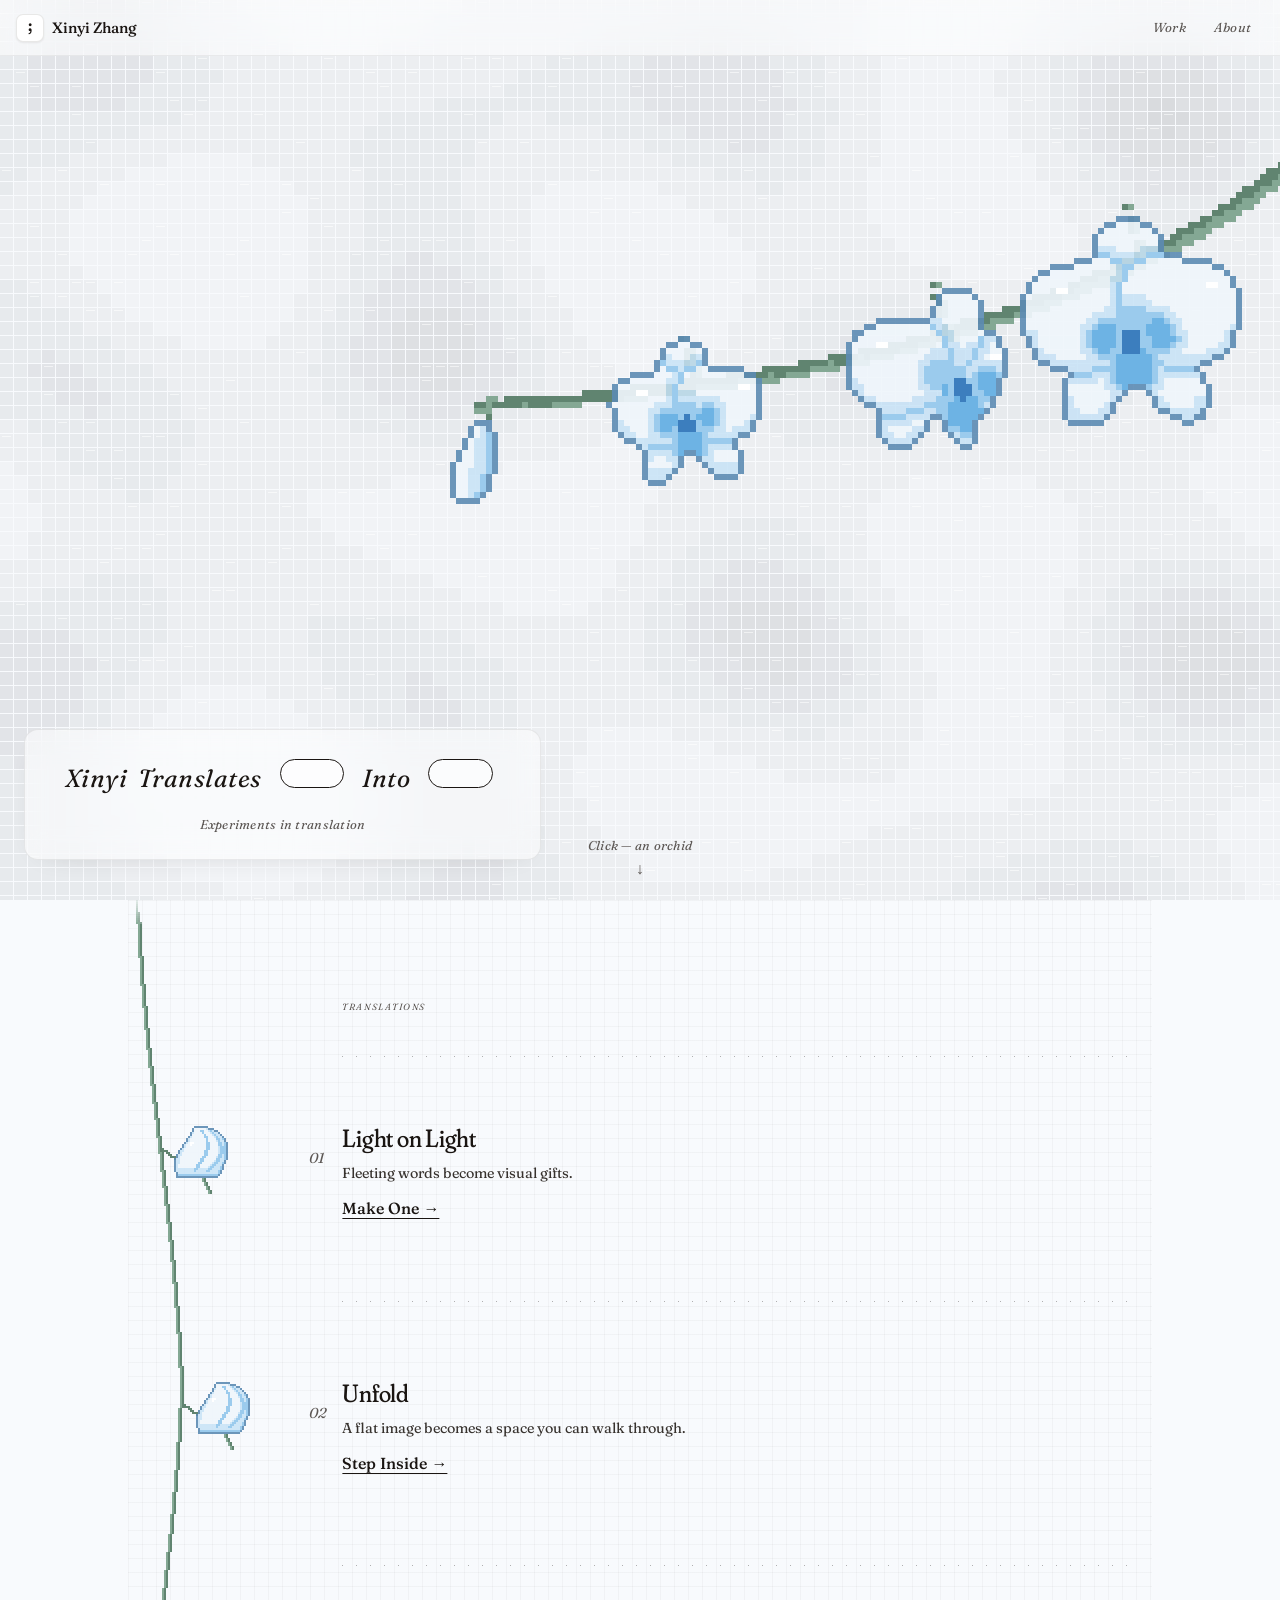
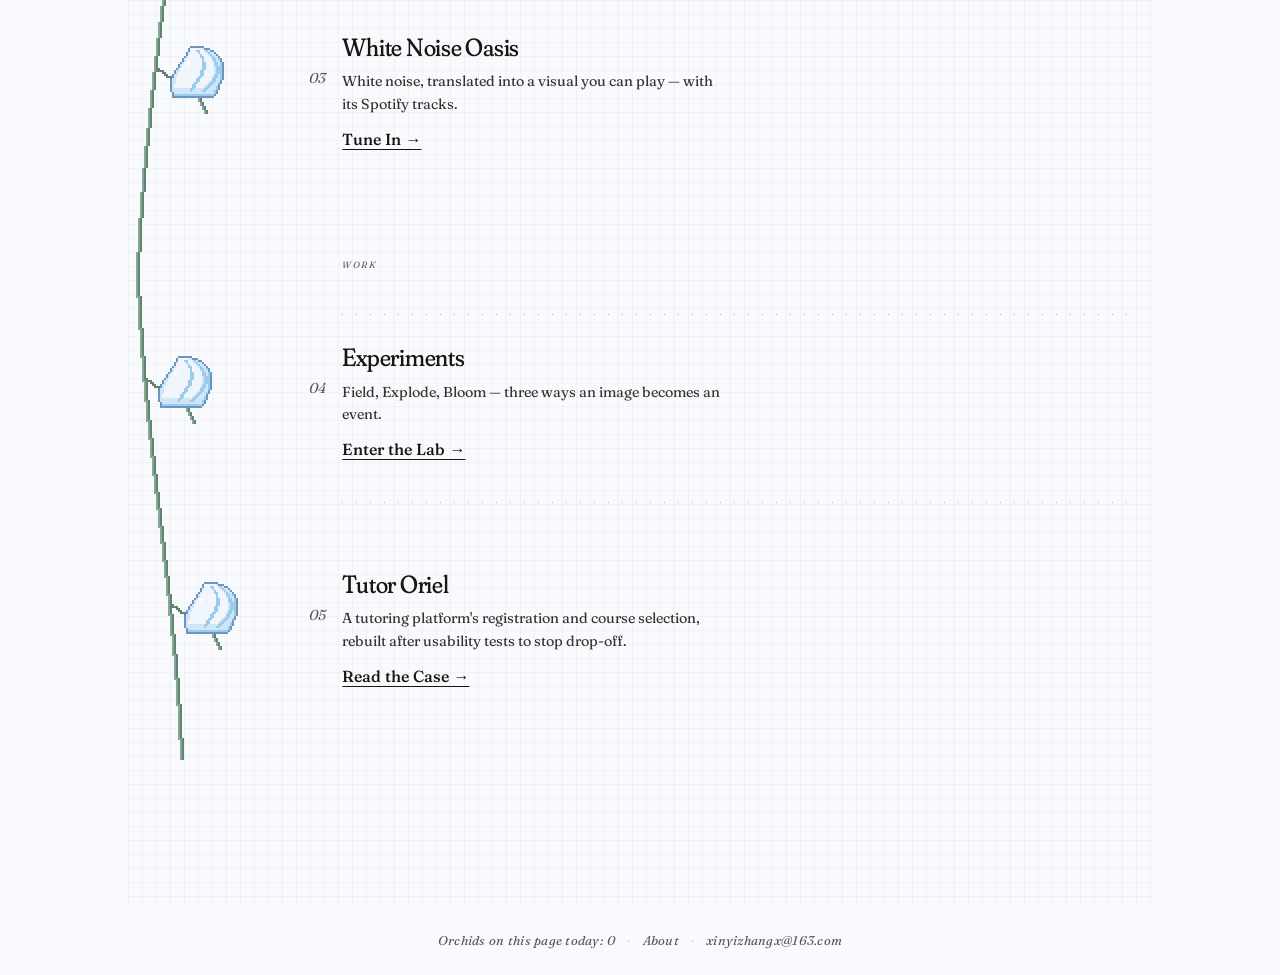
==== index.html @ 9901a478 "White Noise Oasis as work 03 (rings miniature), stem with five buds; branch root deeper in the wall;" ====
<!doctype html>
<html lang="en">
<head>
<meta charset="utf-8">
<meta name="viewport" content="width=device-width, initial-scale=1, viewport-fit=cover">
<title>Xinyi Zhang</title>
<link rel="icon" href="data:image/svg+xml,<svg xmlns='http://www.w3.org/2000/svg' viewBox='0 0 64 64'><rect x='1.5' y='1.5' width='61' height='61' rx='14' fill='%23ffffff' stroke='%23dcdad6' stroke-width='2'/><text x='32' y='46' text-anchor='middle' font-family='Fraunces,Georgia,serif' font-size='44' font-weight='600' fill='%23241f1c'>;</text></svg>">
<link rel="apple-touch-icon" href="assets/apple-touch-icon.png">
<meta name="description" content="Xinyi — experiments in translation: Light on Light, Unfold, White Noise Oasis, the Experiments lab (Field, Explode, Bloom) and Tutor Oriel.">
<meta property="og:title" content="Xinyi Zhang">
<meta property="og:description" content="experiments in translation — an AI-native product manager &amp; designer">
<meta property="og:image" content="https://whereisxinyi.github.io/assets/og.png">
<meta property="og:type" content="website">
<meta property="og:url" content="https://whereisxinyi.github.io/">
<meta name="twitter:card" content="summary_large_image">
<meta name="twitter:image" content="https://whereisxinyi.github.io/assets/og.png">
<link rel="preconnect" href="https://fonts.googleapis.com">
<link rel="preconnect" href="https://fonts.gstatic.com" crossorigin>
<link href="https://fonts.googleapis.com/css2?family=Fraunces:ital,opsz,wght,SOFT,WONK@0,9..144,300..600,0..100,0..1;1,9..144,300..600,0..100,0..1&display=swap" rel="stylesheet">
<link rel="stylesheet" href="tokens.css?v=20260903d">
<link rel="stylesheet" href="styles.css?v=20260903d">
</head>
<body>

<header class="topbar">
  <a class="topbar__brand" href="index.html" aria-label="Xinyi Zhang — home">
    <span class="topbar__tile" aria-hidden="true">;</span>
    <span class="topbar__name">Xinyi Zhang</span>
  </a>
  <nav class="topbar__nav" aria-label="Site">
    <a class="topbar__link" href="#index">Work</a>
    <a class="topbar__link" href="about.html">About</a>
  </nav>
</header>

<main>

  <!-- ============ the paper (hero) ============ -->
  <section class="paper" id="paper" aria-label="Pixel glass. Click or tap anywhere to stamp an orchid.">
    <canvas class="paper__field" id="paperField" aria-hidden="true"></canvas>
    <canvas class="paper__stamps" id="paperStamps" aria-hidden="true"></canvas>

    <div class="paper__mid bloom" style="--i:0">
      <h1 class="line">Xinyi Translates <button class="pill" type="button" aria-label="a blank — go to the work"></button> Into <button class="pill" type="button" aria-label="a blank — go to the work"></button></h1>
      <p class="sub">Experiments in translation</p>
    </div>

    <div class="paper__hint bloom" style="--i:1">
      <span id="paperHint">Tap — an orchid</span>
      <a class="down" href="#index" aria-label="Go to the index of works">↓</a>
    </div>
  </section>

  <!-- ============ the index ============ -->
  <section class="index" id="index">
    <canvas class="stem" id="stemCanvas" aria-hidden="true"></canvas>

    <div class="group">
      <p class="group__label">Translations</p>

      <!-- 01 · Light on Light -->
      <article class="row" id="work-light">
        <div class="row__card">
          <div class="card">
            <div class="card__film" id="filmWrap">
              <video class="card__video" id="film" muted loop playsinline preload="none"
                     poster="assets/light-on-light-poster.jpg"
                     aria-label="Light on Light — demo film, 36 seconds">
                <source src="assets/light-on-light-film.mp4" type="video/mp4">
              </video>
              <button class="play" id="filmPlay" type="button" aria-label="Play the film">
                <span class="play__tri" aria-hidden="true"><i class="play__px play__px--a"></i><i class="play__px play__px--b"></i><i class="play__px play__px--c"></i></span>
              </button>
            </div>
          </div>
        </div>
        <div class="row__meta">
          <p class="row__num" aria-hidden="true">01</p>
          <h2 class="row__title"><span class="flip"><span class="flip__face flip__face--rest">Light on Light</span><span class="flip__face flip__face--act" aria-hidden="true">Fleeting words → visual gifts</span></span></h2>
          <p class="row__tag">Fleeting words become visual gifts.</p>
          <p class="row__ctas"><a class="row__cta" href="https://light-on-light.vercel.app/" target="_blank" rel="noopener">Make One&nbsp;→</a></p>
        </div>
      </article>

      <!-- 02 · Unfold -->
      <article class="row" id="work-unfold">
        <div class="row__card">
          <div class="card">
            <canvas class="mini" id="miniUnfold" width="320" height="200" aria-hidden="true"></canvas>
          </div>
        </div>
        <div class="row__meta">
          <p class="row__num" aria-hidden="true">02</p>
          <h2 class="row__title"><span class="flip"><span class="flip__face flip__face--rest">Unfold</span><span class="flip__face flip__face--act" aria-hidden="true">Flat image → a room</span></span></h2>
          <p class="row__tag">A flat image becomes a space you can walk through.</p>
          <p class="row__ctas"><a class="row__cta" href="https://whereisxinyi.github.io/resonance-exhibition/" target="_blank" rel="noopener">Step Inside&nbsp;→</a></p>
        </div>
      </article>

      <!-- 03 · White Noise Oasis -->
      <article class="row" id="work-oasis">
        <div class="row__card">
          <div class="card">
            <canvas class="mini mini--oasis" id="miniOasis" width="320" height="200" aria-hidden="true"></canvas>
          </div>
        </div>
        <div class="row__meta">
          <p class="row__num" aria-hidden="true">03</p>
          <h2 class="row__title"><span class="flip"><span class="flip__face flip__face--rest">White Noise Oasis</span><span class="flip__face flip__face--act" aria-hidden="true">Sound → rings</span></span></h2>
          <p class="row__tag">White noise, translated into a visual you can play — with its Spotify tracks.</p>
          <p class="row__ctas"><a class="row__cta" href="https://xinyizhangx.github.io/Links/" target="_blank" rel="noopener">Tune In&nbsp;→</a></p>
        </div>
      </article>
    </div>

    <div class="group">
      <p class="group__label">Work</p>

      <!-- 04 · Experiments — three small machines on one card -->
      <article class="row" id="work-experiments">
        <div class="row__card">
          <div class="card">
            <div class="tri">
              <canvas class="mini mini--dark tri__tile" id="miniField" width="192" height="120" aria-hidden="true"></canvas>
              <canvas class="mini tri__tile" id="miniExplode" width="192" height="120" aria-hidden="true"></canvas>
              <canvas class="mini tri__tile" id="miniBloom" width="192" height="120" aria-hidden="true"></canvas>
            </div>
          </div>
        </div>
        <div class="row__meta">
          <p class="row__num" aria-hidden="true">04</p>
          <h2 class="row__title"><span class="flip"><span class="flip__face flip__face--rest">Experiments</span><span class="flip__face flip__face--act" aria-hidden="true">Three small machines</span></span></h2>
          <p class="row__tag">Field, Explode, Bloom — three ways an image becomes an event.</p>
          <p class="row__ctas"><a class="row__cta" href="lab/">Enter the Lab&nbsp;→</a></p>
        </div>
      </article>

      <!-- 05 · Tutor Oriel -->
      <article class="row" id="work-oriel">
        <div class="row__card">
          <div class="card">
            <canvas class="mini mosaic" id="orielCover" aria-hidden="true"></canvas>
          </div>
        </div>
        <div class="row__meta">
          <p class="row__num" aria-hidden="true">05</p>
          <h2 class="row__title"><span class="flip"><span class="flip__face flip__face--rest">Tutor Oriel</span><span class="flip__face flip__face--act" aria-hidden="true">Sign-up → students who stay</span></span></h2>
          <p class="row__tag">A tutoring platform's registration and course selection, rebuilt after usability tests to stop drop-off.</p>
          <p class="row__ctas"><a class="row__cta" href="work/tutor-oriel/">Read the Case&nbsp;→</a></p>
        </div>
      </article>
    </div>

  </section>
</main>

<footer class="strip">
  <span>Orchids on this page today: <span id="tally">0</span></span>
  <span class="strip__dot" aria-hidden="true">·</span>
  <a class="strip__link" href="about.html">About</a>
  <span class="strip__dot" aria-hidden="true">·</span>
  <a class="strip__link" href="mailto:xinyizhangx@163.com">xinyizhangx@163.com</a>
</footer>

<script src="orchid-sprites.js?v=20260903d"></script>
<script src="main.js?v=20260903d"></script>
</body>
</html>
---- tokens.css ----
/* paper / ink · one typeface: Fraunces (ital, opsz 9..144, wght 300..600, SOFT, WONK).
   Three roles, one family: display (SOFT 100 / WONK 1), body (opsz 14 / SOFT 30),
   label (italic, opsz 12 / SOFT 0) — the old --font-body / --font-mono token names
   are kept so nothing downstream breaks. */
:root {
  --color-paper:      oklch(99.3% 0.005 95);
  --color-paper-2:    oklch(95.8% 0.005 95);
  --color-rule:       oklch(86% 0.006 95);
  --color-muted:      oklch(46% 0.008 60);
  --color-ink-2:      oklch(32% 0.010 60);
  --color-ink:        oklch(20% 0.010 60);
  --color-accent:     oklch(50% 0.17 27);
  --color-accent-ink: oklch(99.3% 0.005 95);
  --color-focus:      oklch(48% 0.21 27);

  --font-display: "Fraunces", "Songti SC", "Noto Serif SC", "STSong", Georgia, serif;
  /* display type: Fraunces with its wonky axes open — light weight, soft
     terminals, swash forms (ampersand, ct ligature). One rule, everywhere. */
  --wght-display: 420;
  --vf-display: "opsz" 144, "SOFT" 100, "WONK" 1;
  --ff-display: "dlig" 1, "ss01" 1, "calt" 1;
  --track-display: -0.01em;
  /* body and label are the same family — only the axes change */
  --font-body: "Fraunces", "Songti SC", "Noto Serif SC", "STSong", Georgia, serif;
  --font-mono: "Fraunces", "Songti SC", "Noto Serif SC", "STSong", Georgia, serif;
  --vf-body:  "opsz" 14, "SOFT" 30, "WONK" 0;
  --vf-label: "opsz" 12, "SOFT" 0, "WONK" 0;
  --track-label: 0.02em;

  --text-xs:   0.8rem;
  --text-sm:   0.9rem;
  --text-base: 1rem;
  --text-lg:   1.5625rem;

  --space-2xs: 0.25rem;
  --space-xs:  0.5rem;
  --space-sm:  0.75rem;
  --space-md:  1rem;
  --space-lg:  1.5rem;
  --space-xl:  2.5rem;
  --space-2xl: 4rem;
  --space-3xl: 6rem;

  --ease-out:    cubic-bezier(0.16, 1, 0.3, 1);
  --ease-in-out: cubic-bezier(0.65, 0, 0.35, 1);
  --dur-micro: 120ms;
  --dur-short: 220ms;
  --dur-long:  420ms;

  --disc: clamp(190px, 23vmin, 232px);

  --rule-hair: 1px solid var(--color-rule);
  --radius-sm: 2px;
  --z-raised: 10;
}

/* the display rule — apply with `.u-display` or copy the five lines */
.u-display {
  font-family: var(--font-display);
  font-weight: var(--wght-display);
  font-variation-settings: var(--vf-display);
  font-feature-settings: var(--ff-display);
  letter-spacing: var(--track-display);
}

/* body text — Fraunces at reading size */
.u-body {
  font-family: var(--font-body);
  font-weight: 400;
  font-variation-settings: var(--vf-body);
  font-feature-settings: normal;
  line-height: 1.55;
}

/* the label voice — what used to be mono: small italic Fraunces */
.u-label {
  font-family: var(--font-mono);
  font-style: italic;
  font-weight: 400;
  font-variation-settings: var(--vf-label);
  font-feature-settings: normal;
  letter-spacing: var(--track-label);
}
.u-label--caps { font-variant-caps: all-small-caps; }
.u-label--nums { font-variant-numeric: tabular-nums; }
---- styles.css ----
/* hero v3 · pixel glass: cool near-white ground, one translucent material */
:root {
  --hero-ground: oklch(98.5% 0.004 240);
  --hero-tint:   oklch(60% 0.03 240);
  --hero-glass:  rgba(255, 255, 255, 0.55);
  --hero-blur:   blur(14px) saturate(130%);
  --hero-hair:   rgba(36, 31, 28, 0.08);
  --hero-shadow: 0 8px 30px -22px rgba(36, 31, 28, 0.3);
  --hero-grid:   rgba(36, 31, 28, 0.035);
  --hero-dot:    #87c6f2;          /* the orchid blue the pixel cursor carries */
  --card-glass:  rgba(255, 255, 255, 0.5);
  --card-blur:   blur(12px) saturate(120%);
  --card-hair:   rgba(36, 31, 28, 0.10);
  --bar-h:       56px;

  /* colour discipline: ink, cool near-white, pale blue in the orchid only.
     the old seal-red accent resolves to ink, so nothing else carries colour. */
  --color-accent: oklch(20% 0.010 60);
  --color-focus:  oklch(20% 0.010 60);
}

*, *::before, *::after { box-sizing: border-box; margin: 0; padding: 0; }

html { overflow-x: clip; scroll-behavior: smooth; }
body {
  overflow-x: clip;
  background: var(--hero-ground);
  color: var(--color-ink);
  font-family: var(--font-body);
  font-weight: 400;
  font-variation-settings: var(--vf-body);
  font-feature-settings: normal;
  font-size: var(--text-base);
  line-height: 1.55;
  -webkit-font-smoothing: antialiased;
}
::selection { background: var(--color-accent); color: var(--color-accent-ink); }

/* display type — Fraunces, wonky axes open (tokens.css) */
h1, h2, h3, .u-display {
  font-family: var(--font-display);
  font-weight: var(--wght-display);
  font-variation-settings: var(--vf-display);
  font-feature-settings: var(--ff-display);
  letter-spacing: var(--track-display);
  overflow-wrap: anywhere;
  min-width: 0;
}
a:focus-visible, button:focus-visible, .paper:focus-visible {
  outline: 2px solid var(--color-focus);
  outline-offset: 3px;
  border-radius: var(--radius-sm);
}
.paper:focus-visible { outline-offset: -5px; border-radius: 0; }

.bloom {
  opacity: 0;
  animation: bloom 620ms var(--ease-out) forwards;
  animation-delay: calc(var(--i, 0) * 160ms);
}
@keyframes bloom {
  from { opacity: 0; transform: translateY(8px); }
  to   { opacity: 1; transform: none; }
}

/* ---------- the paper (hero): pixel-glass field + orchid stamps ---------- */
.paper {
  position: relative;
  min-height: 100dvh;
  display: grid;
  place-items: center;
  overflow: clip;
  padding: var(--space-2xl) var(--space-md);
  padding-block-start: calc(var(--bar-h) + var(--space-lg));
  background: var(--hero-ground);
}
.paper__field,
.paper__stamps {
  position: absolute;
  inset: 0;
  display: block;
  width: 100%;
  height: 100%;
  pointer-events: none;
}

/* the readable content sits above every ground layer */
.row,
.group__label,
.strip { position: relative; z-index: 6; }

/* touch devices get 44px hit areas; a mouse keeps the small ones */
:root { --tap: 0px; }
@media (hover: none), (pointer: coarse) { :root { --tap: 44px; } }
html.is-coarse { --tap: 44px; }

/* the glass plate: the branch owns the top right of the sheet, so the plate takes
   the free corner — lower left on a desktop, and the strip under the branch on a
   phone. It never sits on the flowers. */
.paper__mid {
  position: absolute;
  left: max(var(--space-lg), env(safe-area-inset-left));
  bottom: var(--space-xl);
  z-index: var(--z-raised);
  max-width: min(34rem, calc(100vw - 2 * var(--space-md)));
  padding: var(--space-lg) clamp(var(--space-md), 5vw, var(--space-xl));
  text-align: center;
  background: var(--hero-glass);
  -webkit-backdrop-filter: var(--hero-blur);
  backdrop-filter: var(--hero-blur);
  border: 1px solid var(--hero-hair);
  border-radius: 14px;
  box-shadow: var(--hero-shadow);
  pointer-events: none;
}
@media (max-width: 559px) {
  .paper__mid {
    left: max(var(--space-md), env(safe-area-inset-left));
    right: max(var(--space-md), env(safe-area-inset-right));
    max-width: none;
    bottom: calc(var(--space-3xl) + var(--space-xl));
  }
}

/* the name line — the label voice, one size up: Fraunces italic, soft axes shut */
.line {
  font-family: var(--font-mono);
  font-style: italic;
  font-weight: 400;
  font-variation-settings: var(--vf-label);
  font-feature-settings: normal;
  font-size: clamp(0.95rem, 2.7vw, 1.55rem);
  line-height: 2;
  letter-spacing: var(--track-label);
  word-spacing: 0.2em;
}
.sub {
  margin-top: var(--space-sm);
  font-family: var(--font-mono);
  font-style: italic;
  font-weight: 400;
  font-variation-settings: var(--vf-label);
  font-feature-settings: normal;
  letter-spacing: var(--track-label);
  font-size: var(--text-xs);
  color: var(--color-muted);
  letter-spacing: 0.02em;
}

/* the word pills: the word itself on the same glass pill. The four words of a
   pill are stacked in one grid cell, so the pill keeps the width of its widest
   word and the line never reflows while a pair crossfades. */
.pill {
  position: relative;
  display: inline-block;
  vertical-align: baseline;
  font: inherit;                       /* … so 1em is the line's own size */
  margin-inline: 0.3em;
  min-width: 2.6em;
  height: 1.15em;
  padding: 0;
  appearance: none;
  background: rgba(255, 255, 255, 0.6);
  border: 1px solid var(--color-ink);
  border-radius: 999px;
  color: var(--color-ink);
  cursor: pointer;
  pointer-events: auto;
  transition: border-color var(--dur-short) var(--ease-out), color var(--dur-short) var(--ease-out);
}
.pill:hover { border-color: var(--color-accent); color: var(--color-accent); }
/* a pointer within 90 px lights a 4 px orchid-blue pixel at the pill's centre,
   and it breathes there until the pointer leaves */
.pill::after {
  content: "";
  position: absolute;
  left: 50%;
  top: 50%;
  width: 4px;
  height: 4px;
  margin: -2px 0 0 -2px;
  background: var(--hero-dot);
  opacity: 0;
  transition: opacity var(--dur-short) var(--ease-out);
  pointer-events: none;
}
.pill.is-near::after {
  opacity: 0.7;
  animation: pillBreath 1.4s var(--ease-out) infinite;
}
@keyframes pillBreath {
  0%, 100% { opacity: 0.5; }
  50%      { opacity: 0.9; }
}
@media (prefers-reduced-motion: reduce) {
  .pill.is-near::after { animation: none !important; opacity: 0.9; }
}

/* the top bar: full-width glass, ; + Xinyi Zhang on the left, links on the right */
.topbar {
  position: fixed;
  inset: 0 0 auto 0;
  z-index: 60;
  height: var(--bar-h);
  display: flex;
  align-items: center;
  justify-content: space-between;
  gap: var(--space-md);
  padding-inline: max(var(--space-md), env(safe-area-inset-left)) max(var(--space-md), env(safe-area-inset-right));
  background: rgba(255, 255, 255, 0.55);
  -webkit-backdrop-filter: var(--hero-blur);
  backdrop-filter: var(--hero-blur);
  border-bottom: 1px solid var(--hero-hair);
}
.topbar__brand {
  display: inline-flex;
  align-items: center;
  gap: var(--space-xs);
  min-width: 0;
  color: var(--color-ink);
  text-decoration: none;
}
.topbar__tile {
  flex: none;
  display: grid;
  place-items: center;
  width: 28px;
  height: 28px;
  border-radius: 7px;
  background: #fff;
  border: 1px solid var(--card-hair);
  box-shadow: 0 1px 2px rgba(36, 31, 28, 0.08);
  font-family: var(--font-display);
  font-weight: 600;
  font-variation-settings: var(--vf-display);
  font-feature-settings: var(--ff-display);
  font-size: 18px;
  line-height: 1;
  padding-block-end: 5px;                /* optical centring for the semicolon */
}
.topbar__name {
  font-family: var(--font-body);
  font-weight: 400;
  font-variation-settings: var(--vf-body);
  font-feature-settings: normal;
  font-weight: 500;
  font-size: 15px;
  letter-spacing: -0.005em;
  white-space: nowrap;
}
.topbar__nav { display: flex; align-items: center; gap: var(--space-2xs); }
.topbar__link {
  display: inline-flex;
  align-items: center;
  justify-content: center;
  min-height: max(var(--tap), 32px);
  padding-inline: var(--space-sm);
  border-radius: 999px;
  font-family: var(--font-mono);
  font-style: italic;
  font-weight: 400;
  font-variation-settings: var(--vf-label);
  font-feature-settings: normal;
  letter-spacing: var(--track-label);
  font-size: 13px;
  letter-spacing: 0.04em;
  line-height: 1.6;
  color: var(--color-muted);
  text-decoration: none;
  transition: color var(--dur-short) var(--ease-out);
}
.topbar__link:hover { color: var(--color-ink); }

.paper__hint {
  position: absolute;
  left: 50%;
  translate: -50% 0;
  bottom: max(var(--space-lg), env(safe-area-inset-bottom));
  z-index: var(--z-raised);
  display: flex;
  flex-direction: column;
  align-items: center;
  gap: var(--space-2xs);
  width: max-content;
  max-width: calc(100vw - 2 * var(--space-md));
  text-align: center;
  font-family: var(--font-mono);
  font-style: italic;
  font-weight: 400;
  font-variation-settings: var(--vf-label);
  font-feature-settings: normal;
  letter-spacing: var(--track-label);
  font-size: var(--text-xs);
  color: var(--color-muted);
  pointer-events: none;
}
#paperHint { white-space: nowrap; }
.down {
  pointer-events: auto;
  display: inline-flex;
  align-items: center;
  justify-content: center;
  min-width: var(--tap);
  min-height: var(--tap);
  color: var(--color-muted);
  text-decoration: none;
  font-size: 1rem;
  line-height: 1;
  padding: 0 var(--space-xs);
}
.down:hover { color: var(--color-accent); }

.index {
  background-color: var(--hero-ground);
  background-image:
    repeating-linear-gradient(90deg, var(--hero-grid) 0 1px, transparent 1px 14px),
    repeating-linear-gradient(180deg, var(--hero-grid) 0 1px, transparent 1px 14px);
  max-width: 64rem;
  margin-inline: auto;
  padding: var(--space-3xl) max(var(--space-md), env(safe-area-inset-left)) var(--space-2xl);
  padding-block-end: max(var(--space-2xl), 20dvh);
  display: flex;
  flex-direction: column;
  gap: var(--space-2xl);
  /* the plant's column, kept clear of the rows */
  position: relative;
  --stem-col: 100px;
  --num-lane: 0px;
  padding-inline-start: calc(var(--stem-col) + var(--num-lane) + max(var(--space-md), env(safe-area-inset-left)));
}

/* ---------- the stem: one orchid growing down the left margin ---------- */
.stem {
  position: absolute;
  inset-block-start: 0;
  inset-inline-start: 0;
  width: var(--stem-col);
  height: 100%;
  display: block;
  pointer-events: none;
  z-index: 5;
}
.group {
  display: flex;
  flex-direction: column;
  gap: var(--space-xl);
}
.group__label {
  font-family: var(--font-mono);
  font-style: italic;
  font-weight: 400;
  font-variation-settings: var(--vf-label);
  font-feature-settings: normal;
  letter-spacing: var(--track-label);
  font-size: var(--text-xs);
  font-variant-caps: all-small-caps;
  letter-spacing: 0.12em;
  color: var(--color-muted);
}
.row {
  scroll-margin-top: calc(var(--bar-h) + var(--space-xs));
  padding-top: var(--space-lg);
  border-top: 0;
  background-image: repeating-linear-gradient(90deg,
    rgba(36, 31, 28, 0.34) 0 1px, transparent 1px 14px);
  background-size: 100% 1px;
  background-repeat: no-repeat;
  background-position: 0 0;
  display: grid;
  gap: var(--space-md);
  grid-template-areas: "card" "meta";
}
.row__card { grid-area: card; }
.row__meta { grid-area: meta; display: flex; flex-direction: column; gap: var(--space-2xs); }
.row__num {
  font-variant-numeric: tabular-nums;
  font-family: var(--font-mono);
  font-style: italic;
  font-weight: 400;
  font-variation-settings: var(--vf-label);
  font-feature-settings: normal;
  letter-spacing: var(--track-label);
  font-size: var(--text-sm);
  color: var(--color-muted);
  letter-spacing: 0.04em;
}
.row__title { font-size: var(--text-lg); }
.row__tag { font-size: var(--text-sm); color: var(--color-ink-2); max-width: 42ch; }
.row__ctas {
  margin-top: var(--space-xs);
  display: flex;
  flex-wrap: wrap;
  gap: var(--space-sm) var(--space-lg);
}
.row__cta {
  align-self: start;
  color: var(--color-accent);
  font-weight: 500;
  white-space: nowrap;
  text-decoration: underline;
  text-decoration-thickness: 1px;
  text-underline-offset: 4px;
  transition: text-decoration-thickness var(--dur-micro) var(--ease-out);
}
.row__cta:hover { text-decoration-thickness: 2.5px; }
.row__cta:active { text-decoration-thickness: 3px; }

.row { --f: 0; }
.row.is-live { --f: 1; }
@media (hover: hover) {
  .row:hover, .row:focus-within { --f: 1; }
}
.flip {
  display: grid;
  perspective: 800px;
  cursor: pointer;
}
.flip__face {
  grid-area: 1 / 1;
  min-width: 0;
  align-self: center;
  backface-visibility: hidden;
  transform: rotateX(calc(var(--f) * 180deg));
  transition: transform var(--dur-long) var(--ease-in-out), opacity var(--dur-long) var(--ease-out);
}
.flip__face--rest {
  font-family: var(--font-display);
  font-weight: var(--wght-display);
  font-variation-settings: var(--vf-display);
  font-feature-settings: var(--ff-display);
  letter-spacing: var(--track-display);
}
.flip__face--act {
  font-family: var(--font-mono);
  font-style: italic;
  font-weight: 400;
  font-variation-settings: var(--vf-label);
  font-feature-settings: normal;
  letter-spacing: var(--track-label);
  font-size: 0.66em;
  color: var(--color-ink-2);
  transform: rotateX(calc((var(--f) - 1) * 180deg));
}

.card {
  position: relative;
  width: 100%;
  border: 1px solid var(--card-hair);
  border-radius: 8px;
  background: var(--card-glass);
  -webkit-backdrop-filter: var(--card-blur);
  backdrop-filter: var(--card-blur);
  overflow: clip;
}
.card__video {
  display: block;
  width: 100%;
  aspect-ratio: 16 / 9;
  background: transparent;
}

/* the film has no native controls anywhere: a 44 px glass square with a pixel
   triangle sits on the poster. Hover autoplays on desktop (the button fades
   out); a tap toggles play/pause. Every part is an 8 px block on the grid. */
.card__film { position: relative; display: block; }
.play {
  position: absolute;
  inset: 0;
  margin: auto;
  width: 44px;
  height: 44px;
  display: grid;
  place-items: center;
  padding: 0;
  appearance: none;
  -webkit-appearance: none;
  border: 1px solid var(--card-hair);
  border-radius: 8px;
  background: var(--hero-glass);
  -webkit-backdrop-filter: var(--card-blur);
  backdrop-filter: var(--card-blur);
  box-shadow: var(--hero-shadow);
  color: var(--color-ink);
  cursor: pointer;
  touch-action: manipulation;
  transition: opacity var(--dur-short) var(--ease-out);
}
.play:focus-visible { outline-offset: 2px; }
.play__tri { position: relative; display: block; width: 24px; height: 40px; }
.play__px {
  position: absolute;
  display: block;
  width: 8px;
  background: currentColor;
}
.play__px--a { left: 0;    top: 0;   height: 40px; }
.play__px--b { left: 8px;  top: 8px; height: 24px; }
.play__px--c { left: 16px; top: 16px; height: 8px; }
.card__film.is-playing .play { opacity: 0; pointer-events: none; }
.mini {
  display: block;
  width: 100%;
  aspect-ratio: 8 / 5;
  background: transparent;
  pointer-events: none;
}
.mini--dark { background: #08080a; }
/* 03 · the oasis is the one miniature you can touch: a press drops a ring
   where you pressed. On a wide screen the card only takes the press while
   its row is live (the card itself is pointer-events: none until then). */
.mini--oasis { pointer-events: auto; touch-action: manipulation; }

/* 03 · the tri-card: three machines side by side inside one card, divided by
   the card's own hairline. Under 360 px there is no room for three, so they
   stack; between 360 px and the desktop layout they stay in one thin row. */
.tri {
  display: grid;
  grid-template-columns: repeat(3, minmax(0, 1fr));
  gap: 1px;
  background: var(--card-hair);
}
.tri__tile { width: 100%; }
@media (max-width: 359px) {
  .tri { grid-template-columns: minmax(0, 1fr); }
}

/* 04 · the Tutor Oriel cover: nearest-neighbour everywhere, so the 6 px cells
   the canvas draws stay square if the browser has to rescale the plate */
.mosaic { image-rendering: pixelated; }
/* the only hint a card gives: while its row is live, one 6 px ink pixel
   fades in at the top-right corner. No words. */
.card::after {
  content: "";
  position: absolute;
  top: 6px;
  right: 6px;
  width: 6px;
  height: 6px;
  background: var(--color-ink);
  opacity: 0;
  pointer-events: none;
  transition: opacity 200ms var(--ease-out);
}
.row.is-live .card::after { opacity: 1; }

@media (min-width: 60rem) {
  .row {
    grid-template-areas: "meta card";
    grid-template-columns: minmax(0, 1fr) 20rem;
    align-items: center;
    gap: var(--space-xl);
  }
  .card {
    opacity: var(--f);
    pointer-events: none;
    transform: rotate(calc(var(--f) * -4deg)) translateY(calc(var(--f) * -8px));
    box-shadow: 0 14px calc(var(--f) * 28px) -18px color-mix(in oklch, var(--color-ink) 55%, transparent);
    transition: opacity var(--dur-long) var(--ease-out),
                transform var(--dur-long) var(--ease-out),
                box-shadow var(--dur-long) var(--ease-out);
  }
  .row.is-live .card,
  .row:focus-within .card { pointer-events: auto; }
}
@media (hover: hover) and (min-width: 60rem) {
  .row:hover .card { pointer-events: auto; }
}

/* on a wide screen the column is wide enough for an open bloom, and the row
   number leaves the meta stack to stand beside its bud */
@media (min-width: 60rem) {
  .index { --stem-col: 160px; --num-lane: 2.4rem; }
  .row { position: relative; }
  .row__num {
    position: absolute;
    inset-inline-start: -2.1rem;   /* its own lane, between the bloom and the row */
    inset-block-start: 50%;
    transform: translateY(-50%);
    margin: 0;
  }
}

/* the media inside a card resolves out of 3-cell blocks when the row wakes */
.row.is-live .card__video,
.row.is-live .mini {
  animation: pixdiss 300ms steps(1, end) 1;
  -webkit-mask-composite: source-in;
  mask-composite: intersect;
  mask-repeat: repeat;
  -webkit-mask-repeat: repeat;
}
@keyframes pixdiss {
  0%, 32% {
    -webkit-mask-image:
      repeating-linear-gradient(90deg, #000 0 14px, #0000 14px 42px),
      repeating-linear-gradient(180deg, #000 0 14px, #0000 14px 42px);
    mask-image:
      repeating-linear-gradient(90deg, #000 0 14px, #0000 14px 42px),
      repeating-linear-gradient(180deg, #000 0 14px, #0000 14px 42px);
  }
  33%, 65% {
    -webkit-mask-image:
      repeating-linear-gradient(90deg, #000 0 28px, #0000 28px 42px),
      repeating-linear-gradient(180deg, #000 0 28px, #0000 28px 42px);
    mask-image:
      repeating-linear-gradient(90deg, #000 0 28px, #0000 28px 42px),
      repeating-linear-gradient(180deg, #000 0 28px, #0000 28px 42px);
  }
  66%, 100% {
    -webkit-mask-image: none;
    mask-image: none;
  }
}

/* about page */
.about {
  position: relative;
  min-height: 82dvh;
  display: grid;
  place-items: center;
  padding: calc(var(--bar-h) + var(--space-3xl)) max(var(--space-md), env(safe-area-inset-left)) var(--space-3xl);
}
.about__say {
  max-width: 30ch;
  font-family: var(--font-display);
  font-weight: var(--wght-display);
  font-variation-settings: var(--vf-display);
  font-feature-settings: var(--ff-display);
  font-size: clamp(1.35rem, 4.8vw, 1.65rem);
  line-height: 1.45;
  letter-spacing: var(--track-display);
  text-align: center;
  text-wrap: balance;
}
.about__say--a { color: var(--color-ink); }
.about__say--b { color: var(--color-ink-2); }

.strip {
  display: flex;
  flex-wrap: wrap;
  justify-content: center;
  align-items: center;
  gap: var(--space-sm);
  padding-block: var(--space-lg);
  padding-inline: var(--space-md);
  font-family: var(--font-mono);
  font-style: italic;
  font-weight: 400;
  font-variation-settings: var(--vf-label);
  font-feature-settings: normal;
  letter-spacing: var(--track-label);
  font-size: var(--text-xs);
  color: var(--color-muted);
}
.strip__dot { color: var(--color-rule); }
.strip__link { color: inherit; text-decoration: none; }
.strip__link:hover { color: var(--color-accent); }

@media (prefers-reduced-motion: reduce) {
  html { scroll-behavior: auto; }
  *, *::before, *::after {
    animation-duration: 150ms !important;
    transition-duration: 150ms !important;
    transition-delay: 0s !important;
  }
  .row.is-live .card__video,
  .row.is-live .mini {
    animation: none !important;
    -webkit-mask-image: none;
    mask-image: none;
  }
  .bloom { animation: none; opacity: 1; }

  .flip { perspective: none; }
  .flip__face { backface-visibility: visible; transform: none !important; }
  .flip__face--rest { opacity: calc(1 - var(--f)); }
  .flip__face--act  { opacity: var(--f); }
}

/* ---------- the pointer: a pixel arrow on the same 2 px grid ----------
   22×22, blocks of 2 px, ink fill with a 1 px near-white outline (drawn as a
   2 px stroke under the fill), hotspot at the tip (1,1). Pointer devices only:
   touch keeps the platform default. */
@media (hover: hover) and (pointer: fine) {
  html {
    cursor: url("data:image/svg+xml,%3Csvg xmlns='http://www.w3.org/2000/svg' width='22' height='22' viewBox='0 0 22 22' shape-rendering='crispEdges'%3E%3Cpath d='M1 1H3V3H5V5H7V7H9V9H11V11H13V13H15V15H11V21H7V17H5V19H1Z' fill='%23241f1c' stroke='%23f7f8fa' stroke-width='2' paint-order='stroke'/%3E%3C/svg%3E") 1 1, auto;
  }
  a, button, [role="button"], input[type="range"], label.btn, .pill, .flip, .flip__face {
    cursor: url("data:image/svg+xml,%3Csvg xmlns='http://www.w3.org/2000/svg' width='22' height='22' viewBox='0 0 22 22' shape-rendering='crispEdges'%3E%3Cpath d='M1 1H3V3H5V5H7V7H9V9H11V11H13V13H15V15H11V21H7V17H5V19H1Z' fill='%23241f1c' stroke='%23f7f8fa' stroke-width='2' paint-order='stroke'/%3E%3Crect x='1' y='3' width='4' height='4' fill='%2387c6f2'/%3E%3C/svg%3E") 1 1, pointer;
  }
  /* on the hero the glass draws the cursor itself: one hollow grid cell */
  .paper { cursor: none; }
}
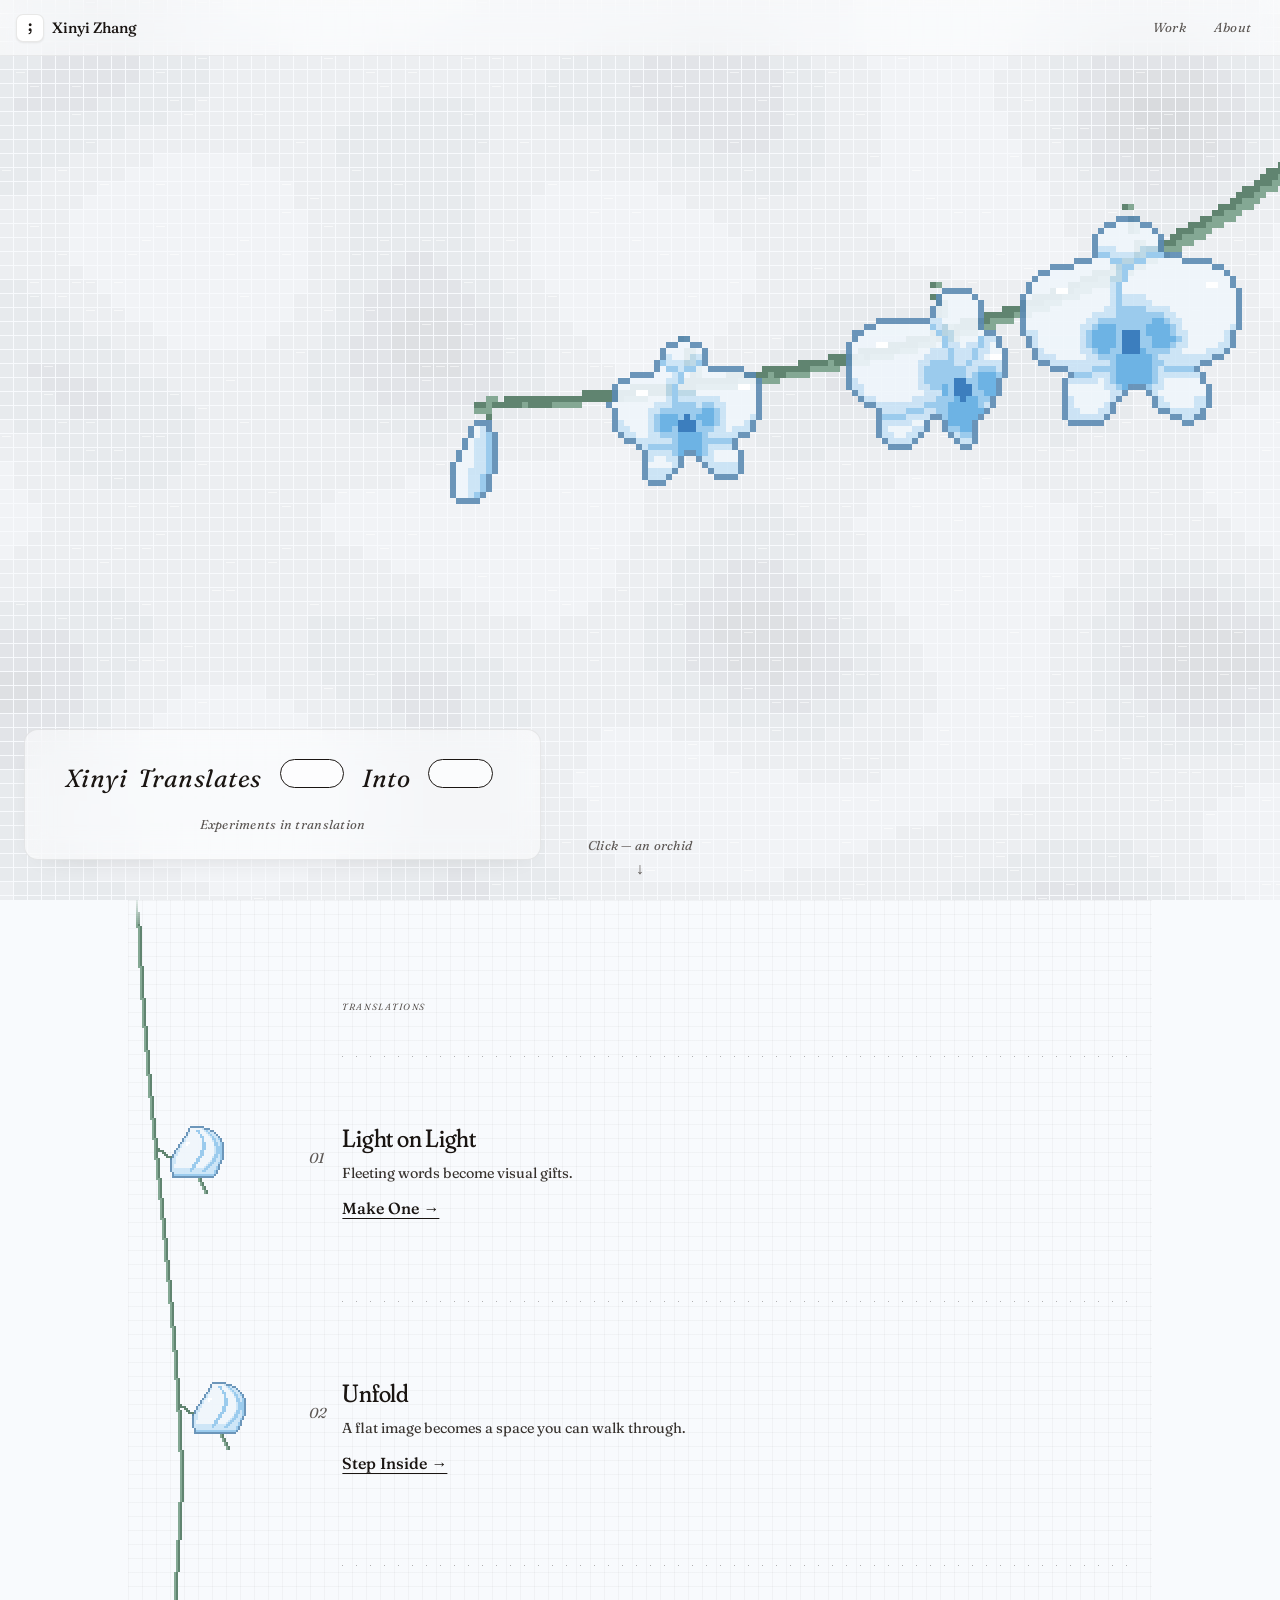
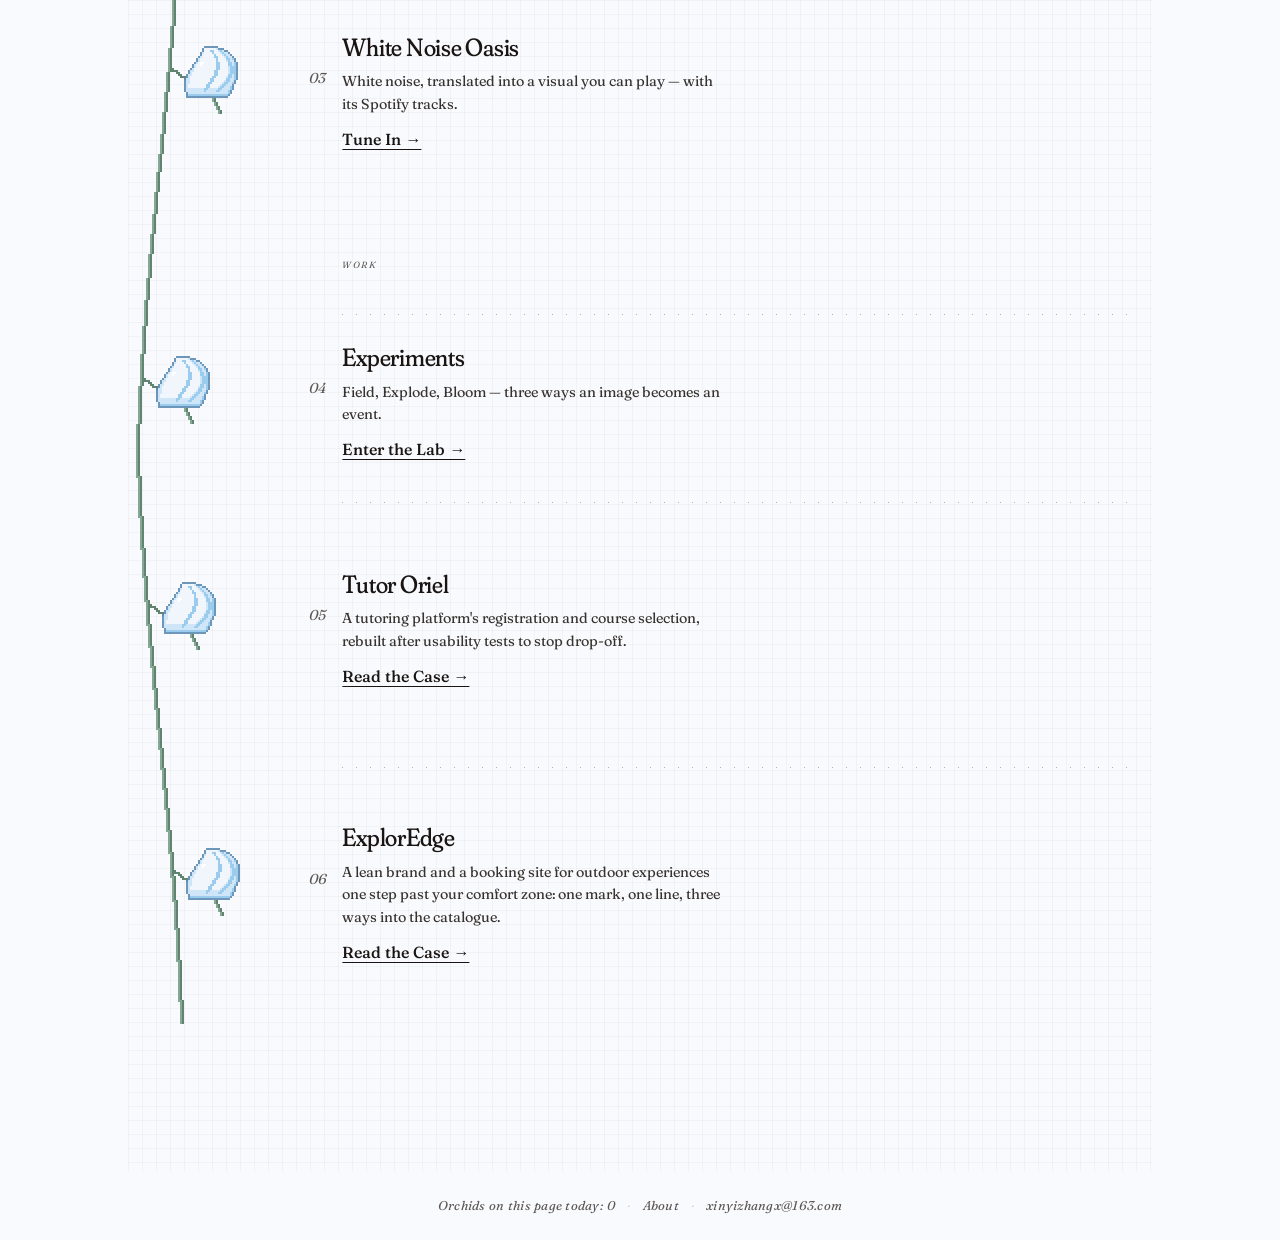
==== commit 12bccb72: "ExplorEdge as work 06: the case page (mark drawn live, backdrops taking turns, browse sheet), its im" ====
--- a/index.html
+++ b/index.html
@@ -17,8 +17,8 @@
 <link rel="preconnect" href="https://fonts.googleapis.com">
 <link rel="preconnect" href="https://fonts.gstatic.com" crossorigin>
 <link href="https://fonts.googleapis.com/css2?family=Fraunces:ital,opsz,wght,SOFT,WONK@0,9..144,300..600,0..100,0..1;1,9..144,300..600,0..100,0..1&display=swap" rel="stylesheet">
-<link rel="stylesheet" href="tokens.css?v=20260903d">
-<link rel="stylesheet" href="styles.css?v=20260903d">
+<link rel="stylesheet" href="tokens.css?v=20260903e">
+<link rel="stylesheet" href="styles.css?v=20260903e">
 </head>
 <body>
 
@@ -149,6 +149,21 @@
           <p class="row__ctas"><a class="row__cta" href="work/tutor-oriel/">Read the Case&nbsp;→</a></p>
         </div>
       </article>
+
+      <!-- 06 · ExplorEdge -->
+      <article class="row" id="work-exploredge">
+        <div class="row__card">
+          <div class="card">
+            <canvas class="mini mosaic" id="edgeCover" aria-hidden="true"></canvas>
+          </div>
+        </div>
+        <div class="row__meta">
+          <p class="row__num" aria-hidden="true">06</p>
+          <h2 class="row__title"><span class="flip"><span class="flip__face flip__face--rest">ExplorEdge</span><span class="flip__face flip__face--act" aria-hidden="true">Comfort zone → a door left ajar</span></span></h2>
+          <p class="row__tag">A lean brand and a booking site for outdoor experiences one step past your comfort zone: one mark, one line, three ways into the catalogue.</p>
+          <p class="row__ctas"><a class="row__cta" href="work/exploredge/">Read the Case&nbsp;→</a></p>
+        </div>
+      </article>
     </div>
 
   </section>
@@ -162,7 +177,7 @@
   <a class="strip__link" href="mailto:xinyizhangx@163.com">xinyizhangx@163.com</a>
 </footer>
 
-<script src="orchid-sprites.js?v=20260903d"></script>
-<script src="main.js?v=20260903d"></script>
+<script src="orchid-sprites.js?v=20260903e"></script>
+<script src="main.js?v=20260903e"></script>
 </body>
 </html>
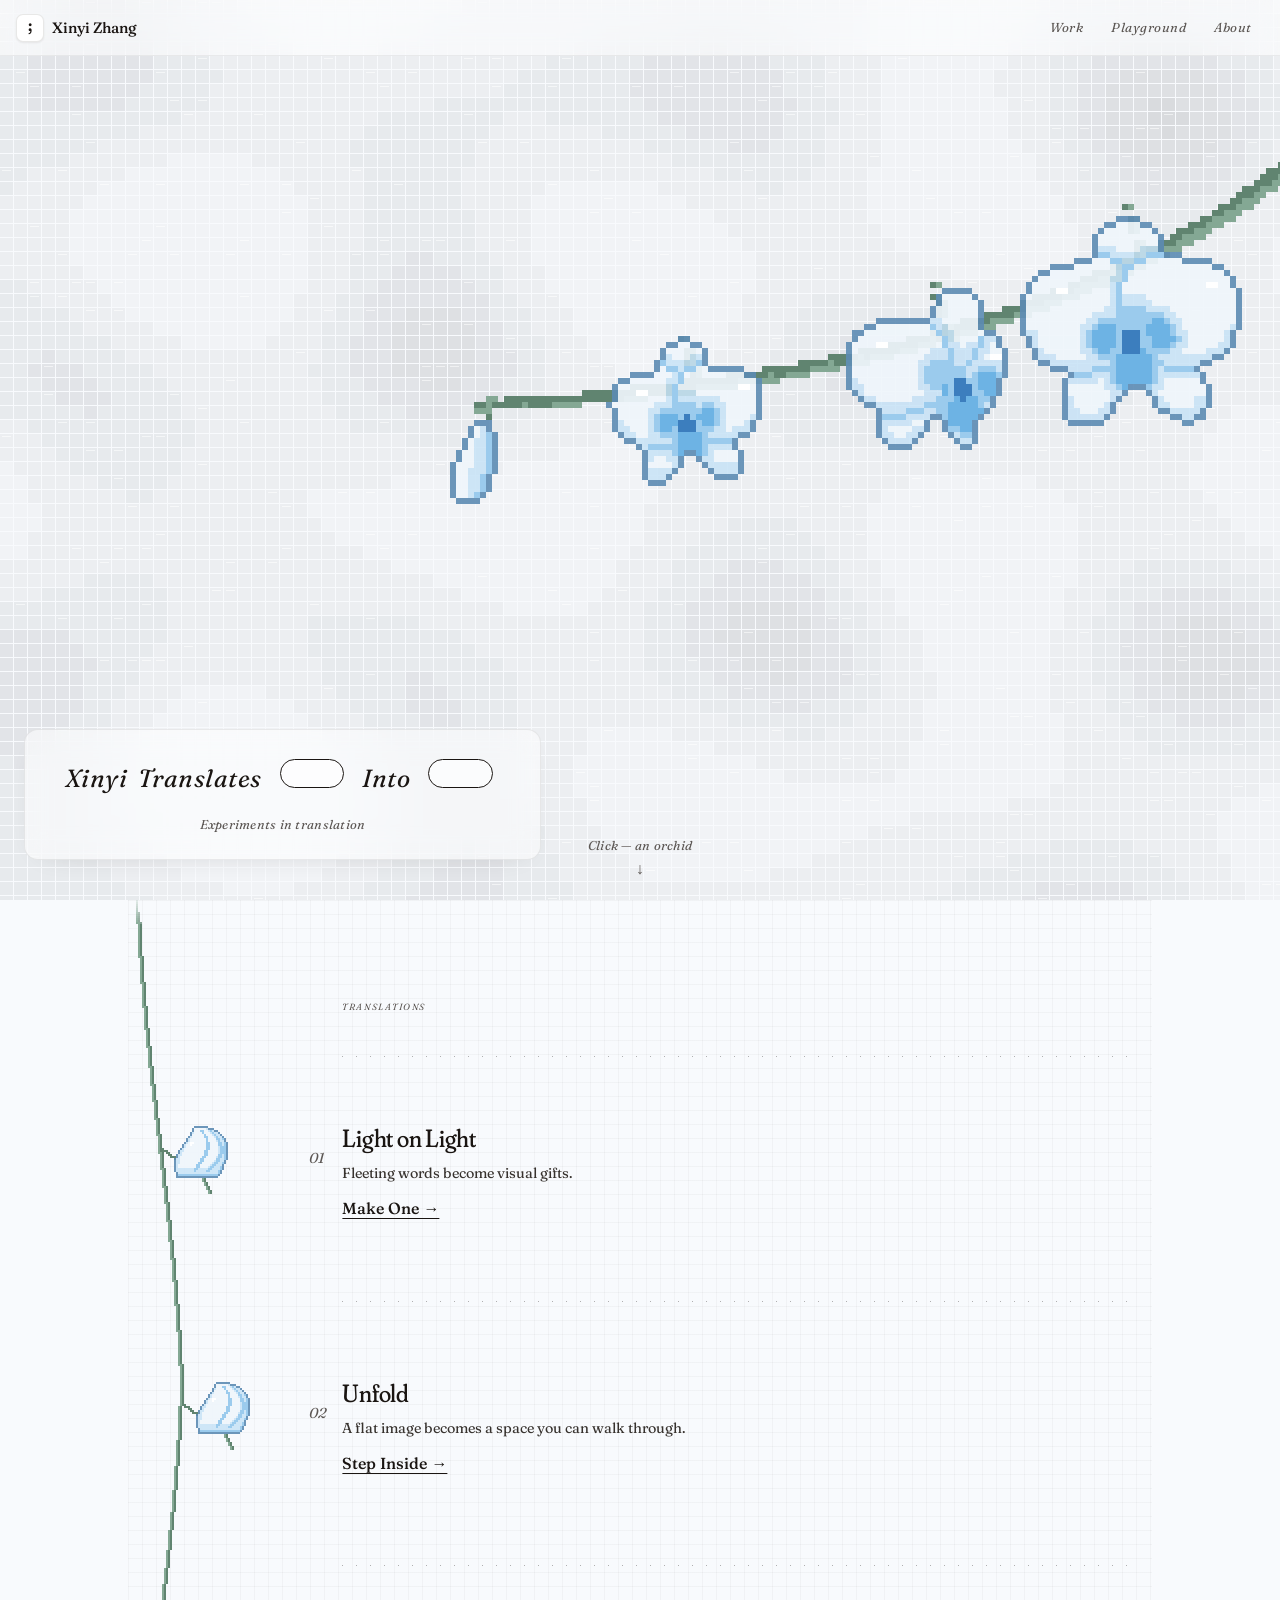
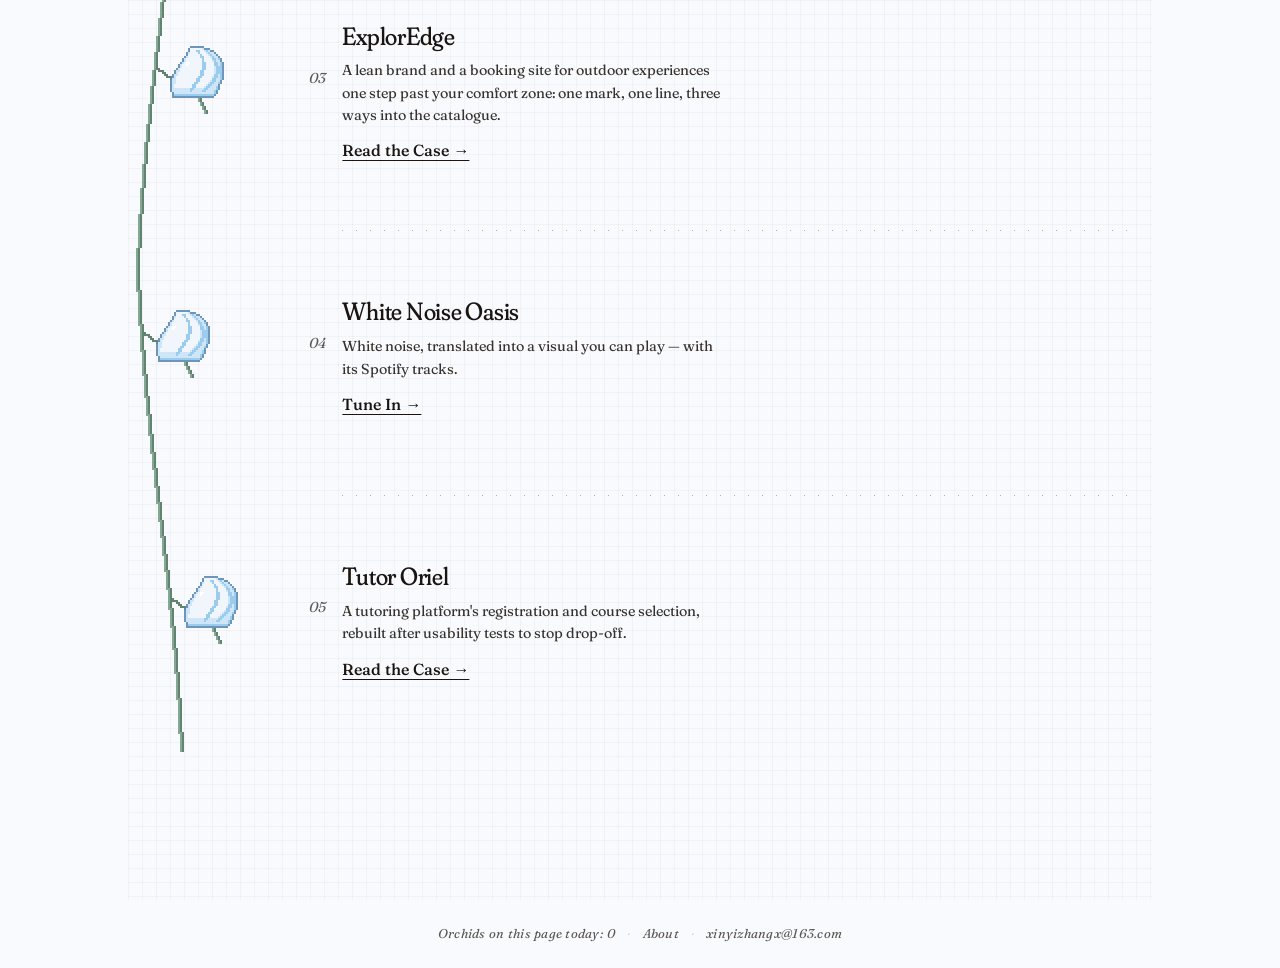
==== commit d9f1d96b: "Index as five works in one group: 03 ExplorEdge, 04 White Noise Oasis, 05 Tutor Oriel; Experiments m" ====
--- a/index.html
+++ b/index.html
@@ -6,7 +6,7 @@
 <title>Xinyi Zhang</title>
 <link rel="icon" href="data:image/svg+xml,<svg xmlns='http://www.w3.org/2000/svg' viewBox='0 0 64 64'><rect x='1.5' y='1.5' width='61' height='61' rx='14' fill='%23ffffff' stroke='%23dcdad6' stroke-width='2'/><text x='32' y='46' text-anchor='middle' font-family='Fraunces,Georgia,serif' font-size='44' font-weight='600' fill='%23241f1c'>;</text></svg>">
 <link rel="apple-touch-icon" href="assets/apple-touch-icon.png">
-<meta name="description" content="Xinyi — experiments in translation: Light on Light, Unfold, White Noise Oasis, the Experiments lab (Field, Explode, Bloom) and Tutor Oriel.">
+<meta name="description" content="Xinyi — experiments in translation: Light on Light, Unfold, ExplorEdge, White Noise Oasis and Tutor Oriel — and a Playground of three image machines (Field, Explode, Bloom).">
 <meta property="og:title" content="Xinyi Zhang">
 <meta property="og:description" content="experiments in translation — an AI-native product manager &amp; designer">
 <meta property="og:image" content="https://whereisxinyi.github.io/assets/og.png">
@@ -17,8 +17,8 @@
 <link rel="preconnect" href="https://fonts.googleapis.com">
 <link rel="preconnect" href="https://fonts.gstatic.com" crossorigin>
 <link href="https://fonts.googleapis.com/css2?family=Fraunces:ital,opsz,wght,SOFT,WONK@0,9..144,300..600,0..100,0..1;1,9..144,300..600,0..100,0..1&display=swap" rel="stylesheet">
-<link rel="stylesheet" href="tokens.css?v=20260903e">
-<link rel="stylesheet" href="styles.css?v=20260903e">
+<link rel="stylesheet" href="tokens.css?v=20260903f">
+<link rel="stylesheet" href="styles.css?v=20260903f">
 </head>
 <body>
 
@@ -29,6 +29,7 @@
   </a>
   <nav class="topbar__nav" aria-label="Site">
     <a class="topbar__link" href="#index">Work</a>
+    <a class="topbar__link" href="lab/">Playground</a>
     <a class="topbar__link" href="about.html">About</a>
   </nav>
 </header>
@@ -97,7 +98,22 @@
         </div>
       </article>
 
-      <!-- 03 · White Noise Oasis -->
+      <!-- 03 · ExplorEdge -->
+      <article class="row" id="work-exploredge">
+        <div class="row__card">
+          <div class="card">
+            <canvas class="mini mosaic" id="edgeCover" aria-hidden="true"></canvas>
+          </div>
+        </div>
+        <div class="row__meta">
+          <p class="row__num" aria-hidden="true">03</p>
+          <h2 class="row__title"><span class="flip"><span class="flip__face flip__face--rest">ExplorEdge</span><span class="flip__face flip__face--act" aria-hidden="true">Comfort zone → a door left ajar</span></span></h2>
+          <p class="row__tag">A lean brand and a booking site for outdoor experiences one step past your comfort zone: one mark, one line, three ways into the catalogue.</p>
+          <p class="row__ctas"><a class="row__cta" href="work/exploredge/">Read the Case&nbsp;→</a></p>
+        </div>
+      </article>
+
+      <!-- 04 · White Noise Oasis -->
       <article class="row" id="work-oasis">
         <div class="row__card">
           <div class="card">
@@ -105,33 +121,10 @@
           </div>
         </div>
         <div class="row__meta">
-          <p class="row__num" aria-hidden="true">03</p>
+          <p class="row__num" aria-hidden="true">04</p>
           <h2 class="row__title"><span class="flip"><span class="flip__face flip__face--rest">White Noise Oasis</span><span class="flip__face flip__face--act" aria-hidden="true">Sound → rings</span></span></h2>
           <p class="row__tag">White noise, translated into a visual you can play — with its Spotify tracks.</p>
           <p class="row__ctas"><a class="row__cta" href="https://xinyizhangx.github.io/Links/" target="_blank" rel="noopener">Tune In&nbsp;→</a></p>
-        </div>
-      </article>
-    </div>
-
-    <div class="group">
-      <p class="group__label">Work</p>
-
-      <!-- 04 · Experiments — three small machines on one card -->
-      <article class="row" id="work-experiments">
-        <div class="row__card">
-          <div class="card">
-            <div class="tri">
-              <canvas class="mini mini--dark tri__tile" id="miniField" width="192" height="120" aria-hidden="true"></canvas>
-              <canvas class="mini tri__tile" id="miniExplode" width="192" height="120" aria-hidden="true"></canvas>
-              <canvas class="mini tri__tile" id="miniBloom" width="192" height="120" aria-hidden="true"></canvas>
-            </div>
-          </div>
-        </div>
-        <div class="row__meta">
-          <p class="row__num" aria-hidden="true">04</p>
-          <h2 class="row__title"><span class="flip"><span class="flip__face flip__face--rest">Experiments</span><span class="flip__face flip__face--act" aria-hidden="true">Three small machines</span></span></h2>
-          <p class="row__tag">Field, Explode, Bloom — three ways an image becomes an event.</p>
-          <p class="row__ctas"><a class="row__cta" href="lab/">Enter the Lab&nbsp;→</a></p>
         </div>
       </article>
 
@@ -149,21 +142,6 @@
           <p class="row__ctas"><a class="row__cta" href="work/tutor-oriel/">Read the Case&nbsp;→</a></p>
         </div>
       </article>
-
-      <!-- 06 · ExplorEdge -->
-      <article class="row" id="work-exploredge">
-        <div class="row__card">
-          <div class="card">
-            <canvas class="mini mosaic" id="edgeCover" aria-hidden="true"></canvas>
-          </div>
-        </div>
-        <div class="row__meta">
-          <p class="row__num" aria-hidden="true">06</p>
-          <h2 class="row__title"><span class="flip"><span class="flip__face flip__face--rest">ExplorEdge</span><span class="flip__face flip__face--act" aria-hidden="true">Comfort zone → a door left ajar</span></span></h2>
-          <p class="row__tag">A lean brand and a booking site for outdoor experiences one step past your comfort zone: one mark, one line, three ways into the catalogue.</p>
-          <p class="row__ctas"><a class="row__cta" href="work/exploredge/">Read the Case&nbsp;→</a></p>
-        </div>
-      </article>
     </div>
 
   </section>
@@ -177,7 +155,7 @@
   <a class="strip__link" href="mailto:xinyizhangx@163.com">xinyizhangx@163.com</a>
 </footer>
 
-<script src="orchid-sprites.js?v=20260903e"></script>
-<script src="main.js?v=20260903e"></script>
+<script src="orchid-sprites.js?v=20260903f"></script>
+<script src="main.js?v=20260903f"></script>
 </body>
 </html>
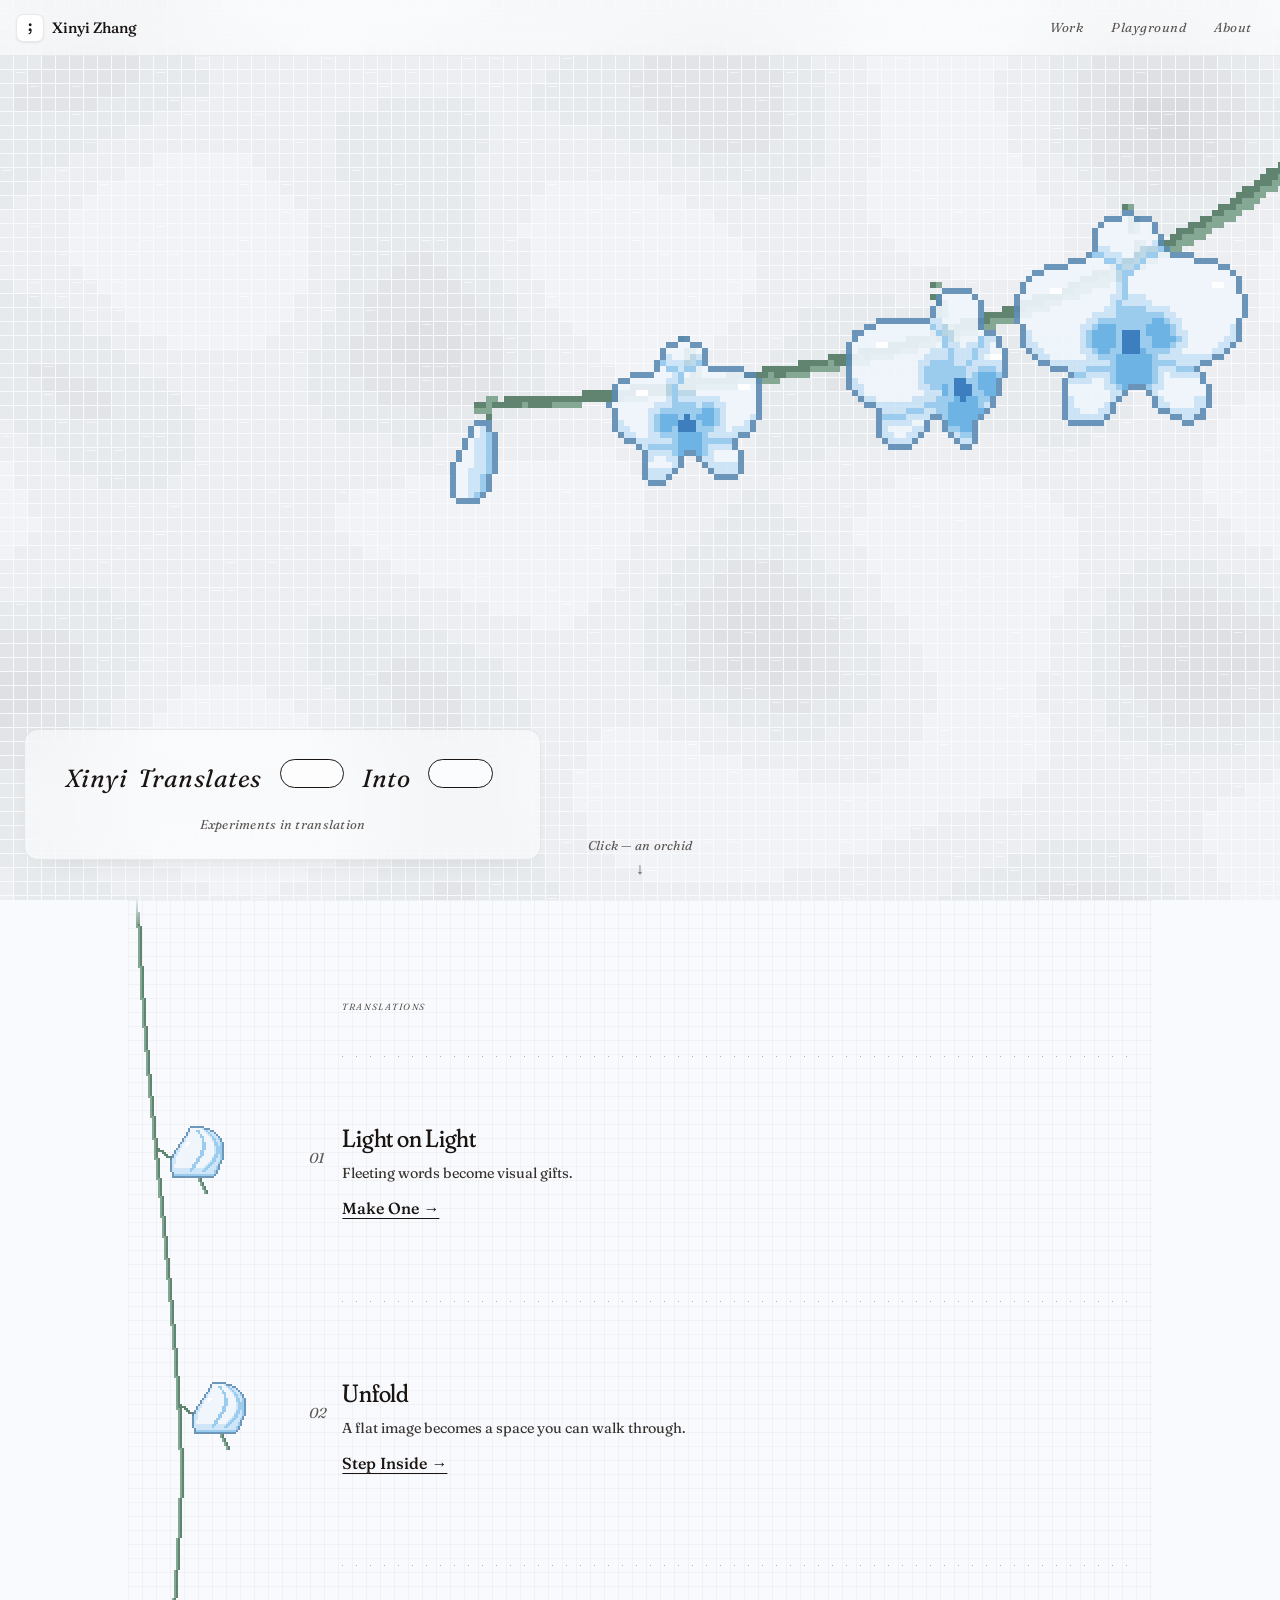
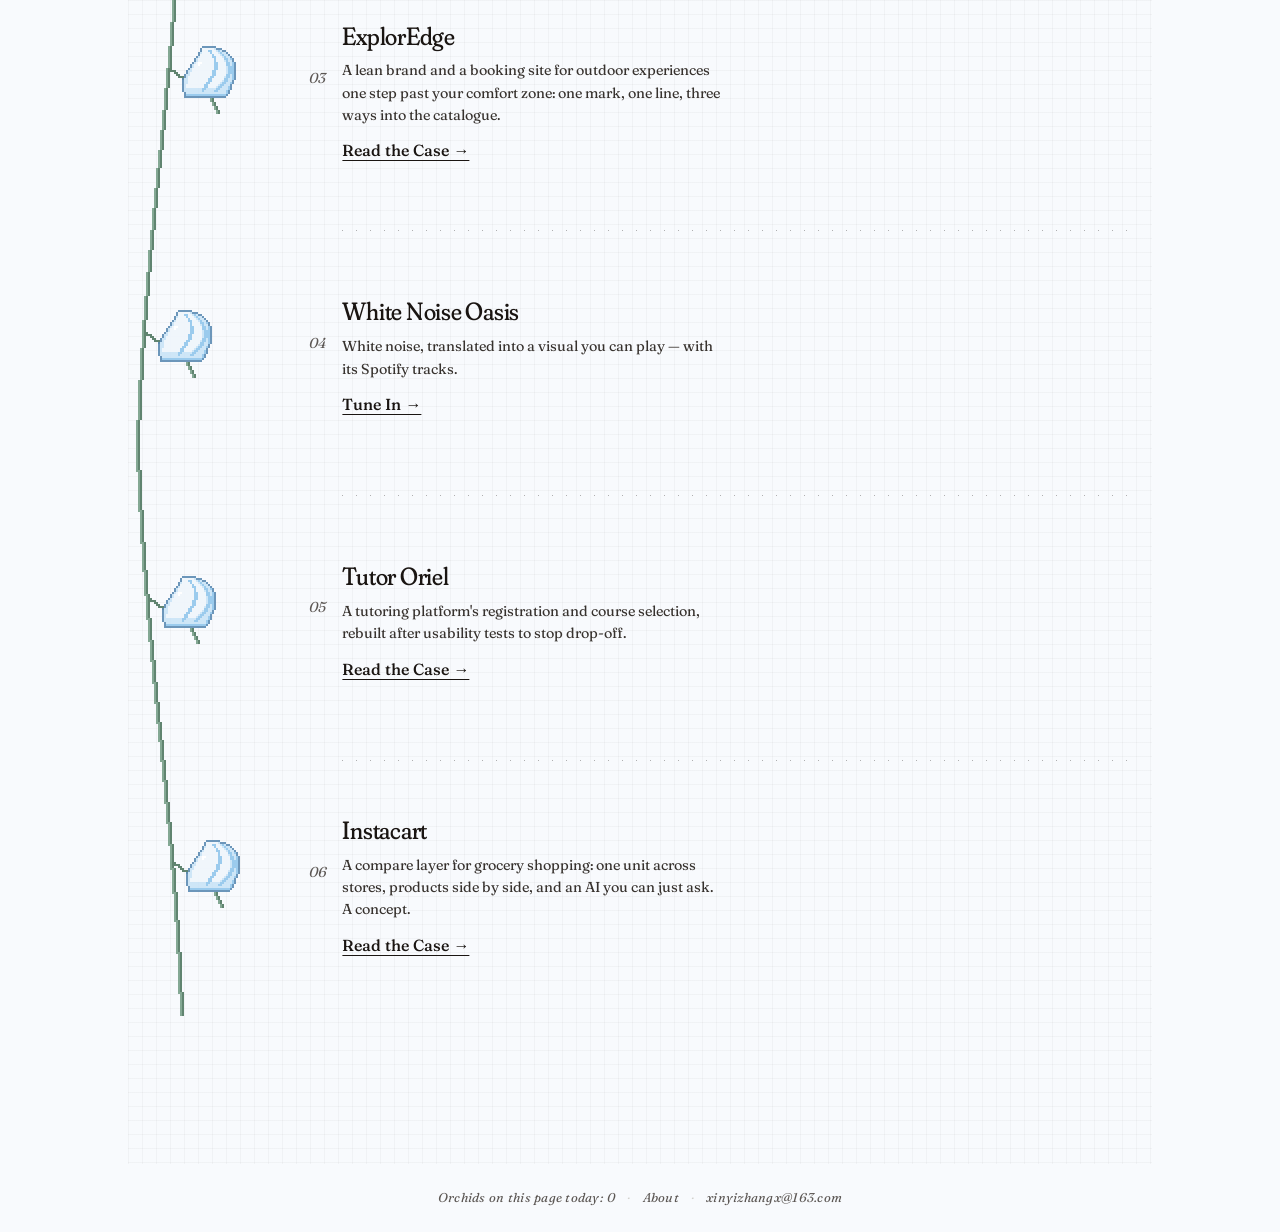
==== commit 0a76bf91: "Instacart as work 06: the case page (brief, research with the flow and three shoppers, wireframes, f" ====
--- a/index.html
+++ b/index.html
@@ -6,7 +6,7 @@
 <title>Xinyi Zhang</title>
 <link rel="icon" href="data:image/svg+xml,<svg xmlns='http://www.w3.org/2000/svg' viewBox='0 0 64 64'><rect x='1.5' y='1.5' width='61' height='61' rx='14' fill='%23ffffff' stroke='%23dcdad6' stroke-width='2'/><text x='32' y='46' text-anchor='middle' font-family='Fraunces,Georgia,serif' font-size='44' font-weight='600' fill='%23241f1c'>;</text></svg>">
 <link rel="apple-touch-icon" href="assets/apple-touch-icon.png">
-<meta name="description" content="Xinyi — experiments in translation: Light on Light, Unfold, ExplorEdge, White Noise Oasis and Tutor Oriel — and a Playground of three image machines (Field, Explode, Bloom).">
+<meta name="description" content="Xinyi — experiments in translation: Light on Light, Unfold, ExplorEdge, White Noise Oasis, Tutor Oriel and Instacart — and a Playground of three image machines (Field, Explode, Bloom).">
 <meta property="og:title" content="Xinyi Zhang">
 <meta property="og:description" content="experiments in translation — an AI-native product manager &amp; designer">
 <meta property="og:image" content="https://whereisxinyi.github.io/assets/og.png">
@@ -17,8 +17,8 @@
 <link rel="preconnect" href="https://fonts.googleapis.com">
 <link rel="preconnect" href="https://fonts.gstatic.com" crossorigin>
 <link href="https://fonts.googleapis.com/css2?family=Fraunces:ital,opsz,wght,SOFT,WONK@0,9..144,300..600,0..100,0..1;1,9..144,300..600,0..100,0..1&display=swap" rel="stylesheet">
-<link rel="stylesheet" href="tokens.css?v=20260903f">
-<link rel="stylesheet" href="styles.css?v=20260903f">
+<link rel="stylesheet" href="tokens.css?v=20260903g">
+<link rel="stylesheet" href="styles.css?v=20260903g">
 </head>
 <body>
 
@@ -142,6 +142,21 @@
           <p class="row__ctas"><a class="row__cta" href="work/tutor-oriel/">Read the Case&nbsp;→</a></p>
         </div>
       </article>
+
+      <!-- 06 · Instacart -->
+      <article class="row" id="work-instacart">
+        <div class="row__card">
+          <div class="card">
+            <canvas class="mini mosaic" id="cartCover" aria-hidden="true"></canvas>
+          </div>
+        </div>
+        <div class="row__meta">
+          <p class="row__num" aria-hidden="true">06</p>
+          <h2 class="row__title"><span class="flip"><span class="flip__face flip__face--rest">Instacart</span><span class="flip__face flip__face--act" aria-hidden="true">A list → a comparison</span></span></h2>
+          <p class="row__tag">A compare layer for grocery shopping: one unit across stores, products side by side, and an AI you can just ask. A concept.</p>
+          <p class="row__ctas"><a class="row__cta" href="work/instacart/">Read the Case&nbsp;→</a></p>
+        </div>
+      </article>
     </div>
 
   </section>
@@ -155,7 +170,7 @@
   <a class="strip__link" href="mailto:xinyizhangx@163.com">xinyizhangx@163.com</a>
 </footer>
 
-<script src="orchid-sprites.js?v=20260903f"></script>
-<script src="main.js?v=20260903f"></script>
+<script src="orchid-sprites.js?v=20260903g"></script>
+<script src="main.js?v=20260903g"></script>
 </body>
 </html>
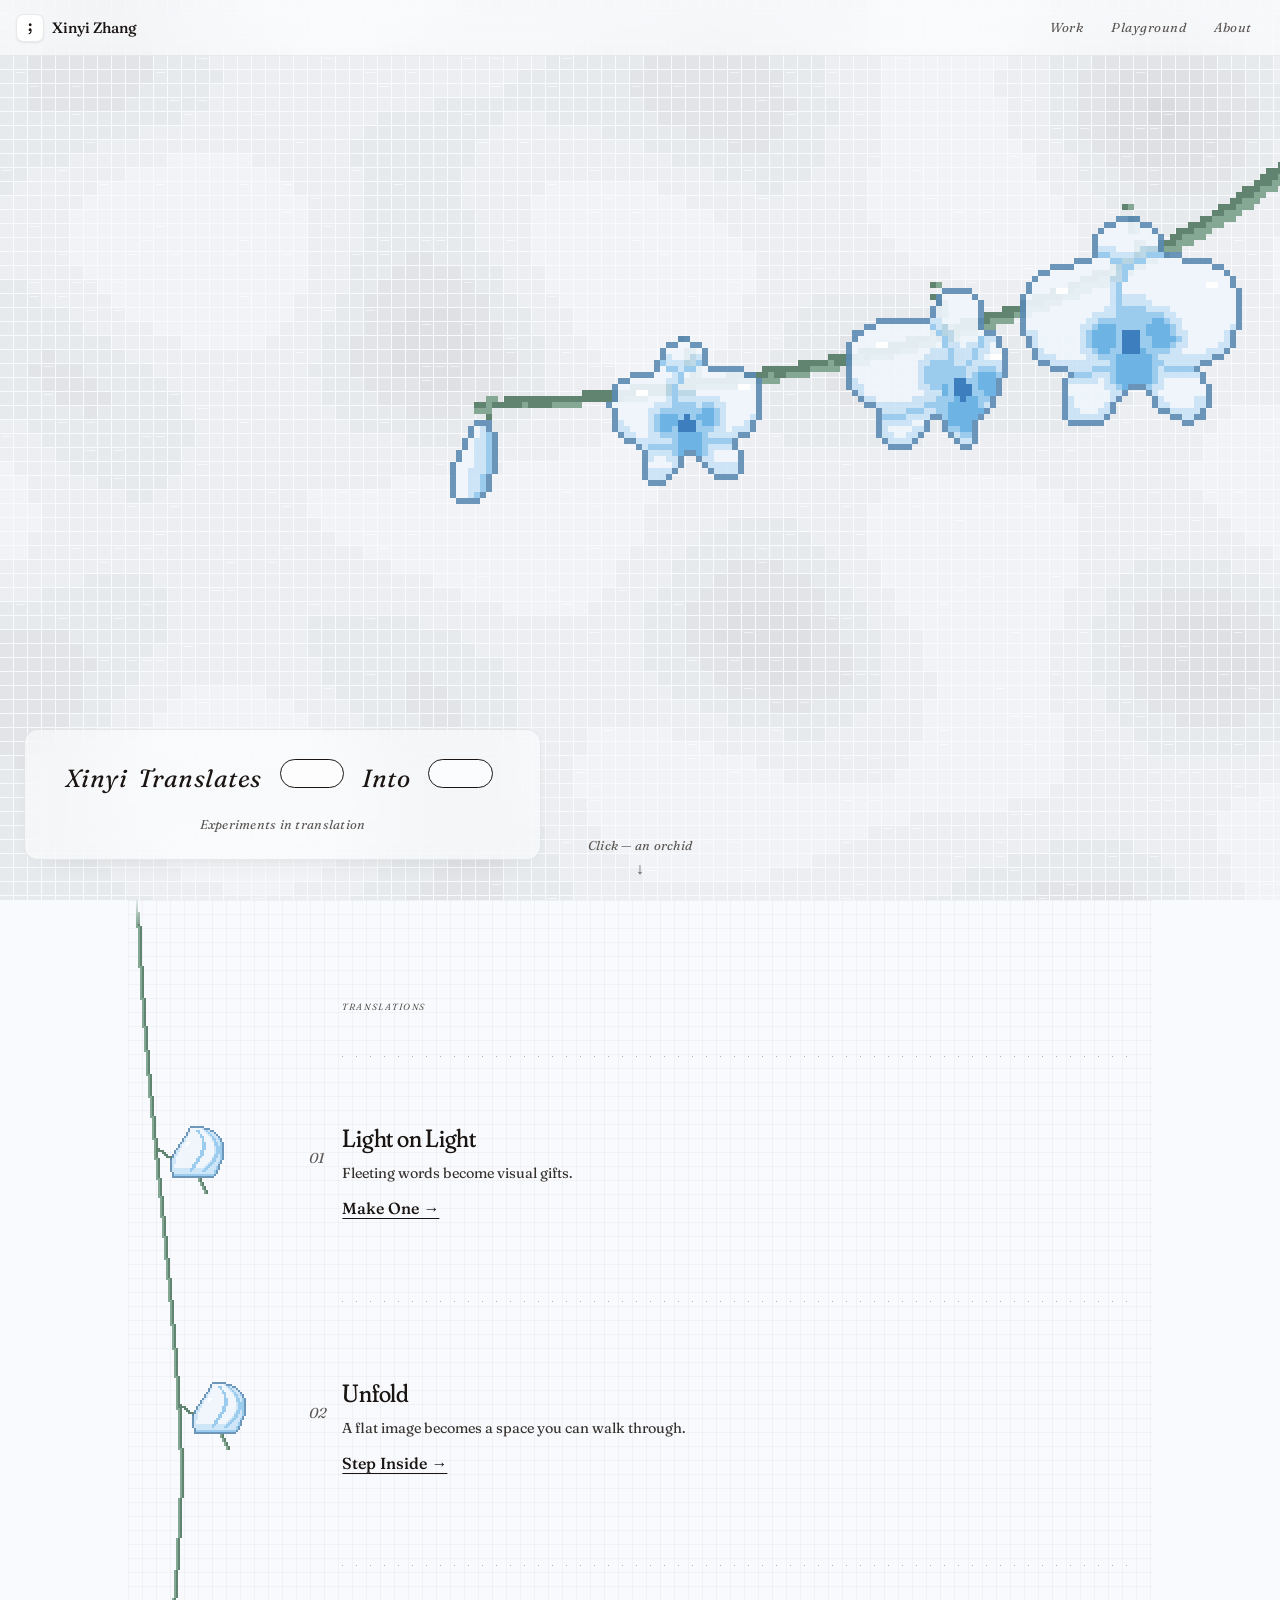
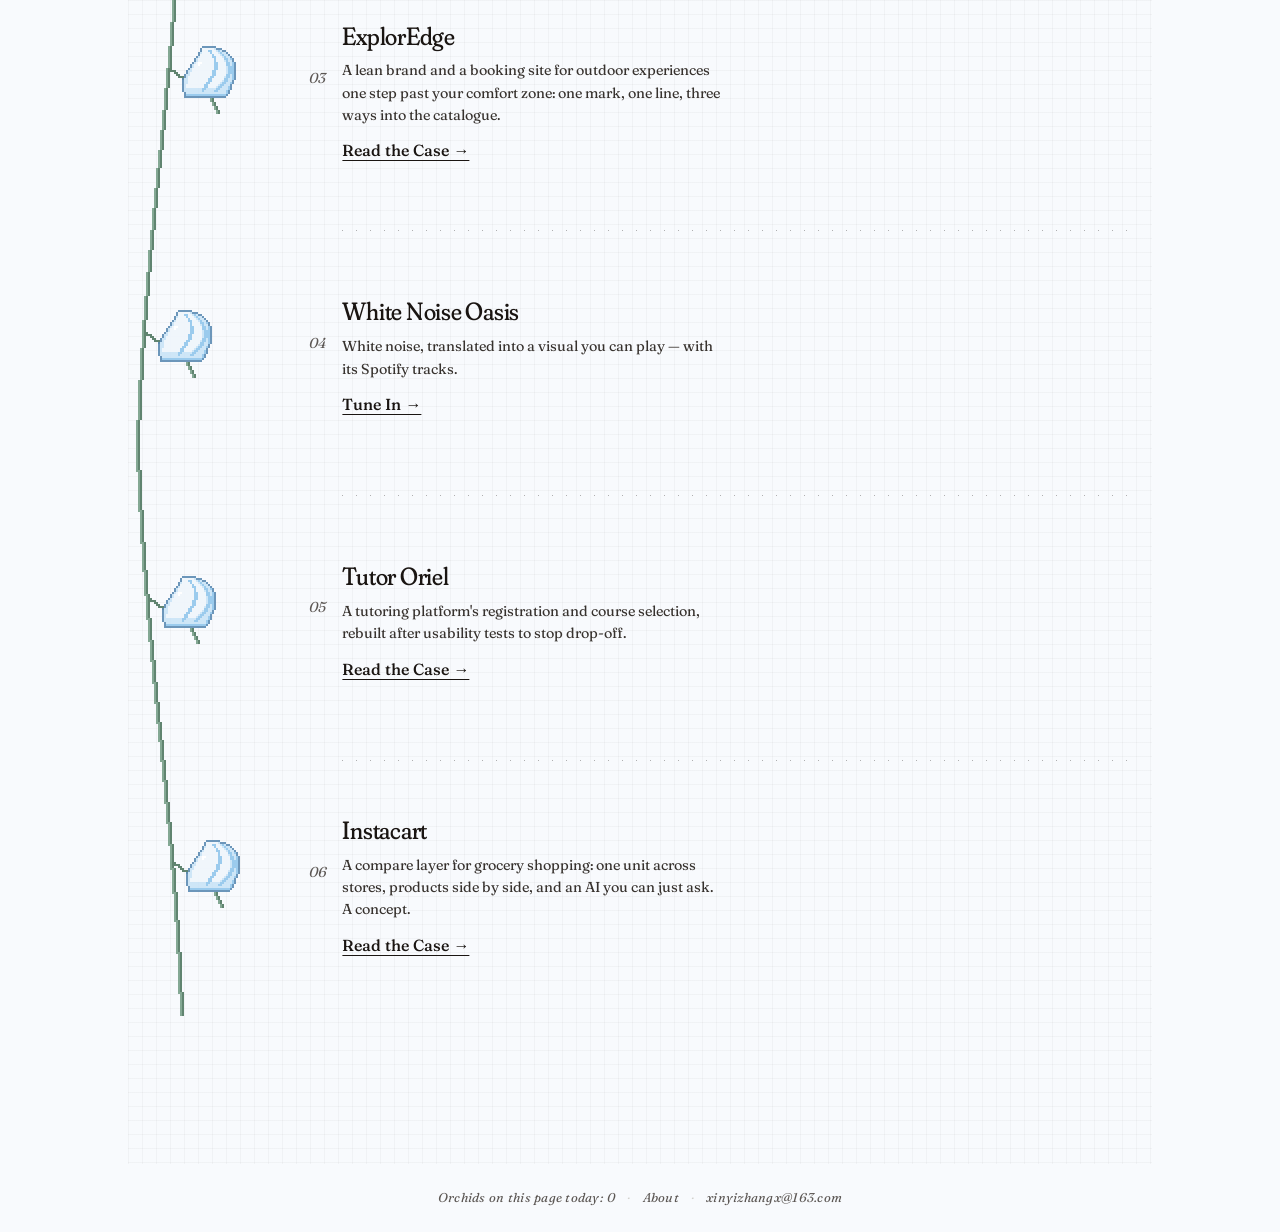
==== commit a08d568d: "The three case cards as pixel plates: ExplorEdge's door left ajar, Tutor Oriel's students through th" ====
--- a/index.html
+++ b/index.html
@@ -17,8 +17,8 @@
 <link rel="preconnect" href="https://fonts.googleapis.com">
 <link rel="preconnect" href="https://fonts.gstatic.com" crossorigin>
 <link href="https://fonts.googleapis.com/css2?family=Fraunces:ital,opsz,wght,SOFT,WONK@0,9..144,300..600,0..100,0..1;1,9..144,300..600,0..100,0..1&display=swap" rel="stylesheet">
-<link rel="stylesheet" href="tokens.css?v=20260903g">
-<link rel="stylesheet" href="styles.css?v=20260903g">
+<link rel="stylesheet" href="tokens.css?v=20260903h">
+<link rel="stylesheet" href="styles.css?v=20260903h">
 </head>
 <body>
 
@@ -102,7 +102,7 @@
       <article class="row" id="work-exploredge">
         <div class="row__card">
           <div class="card">
-            <canvas class="mini mosaic" id="edgeCover" aria-hidden="true"></canvas>
+            <canvas class="mini mosaic" id="miniEdge" width="320" height="200" aria-hidden="true"></canvas>
           </div>
         </div>
         <div class="row__meta">
@@ -132,7 +132,7 @@
       <article class="row" id="work-oriel">
         <div class="row__card">
           <div class="card">
-            <canvas class="mini mosaic" id="orielCover" aria-hidden="true"></canvas>
+            <canvas class="mini mosaic" id="miniOriel" width="320" height="200" aria-hidden="true"></canvas>
           </div>
         </div>
         <div class="row__meta">
@@ -147,7 +147,7 @@
       <article class="row" id="work-instacart">
         <div class="row__card">
           <div class="card">
-            <canvas class="mini mosaic" id="cartCover" aria-hidden="true"></canvas>
+            <canvas class="mini mosaic" id="miniCart" width="320" height="200" aria-hidden="true"></canvas>
           </div>
         </div>
         <div class="row__meta">
@@ -170,7 +170,7 @@
   <a class="strip__link" href="mailto:xinyizhangx@163.com">xinyizhangx@163.com</a>
 </footer>
 
-<script src="orchid-sprites.js?v=20260903g"></script>
-<script src="main.js?v=20260903g"></script>
+<script src="orchid-sprites.js?v=20260903h"></script>
+<script src="main.js?v=20260903h"></script>
 </body>
 </html>
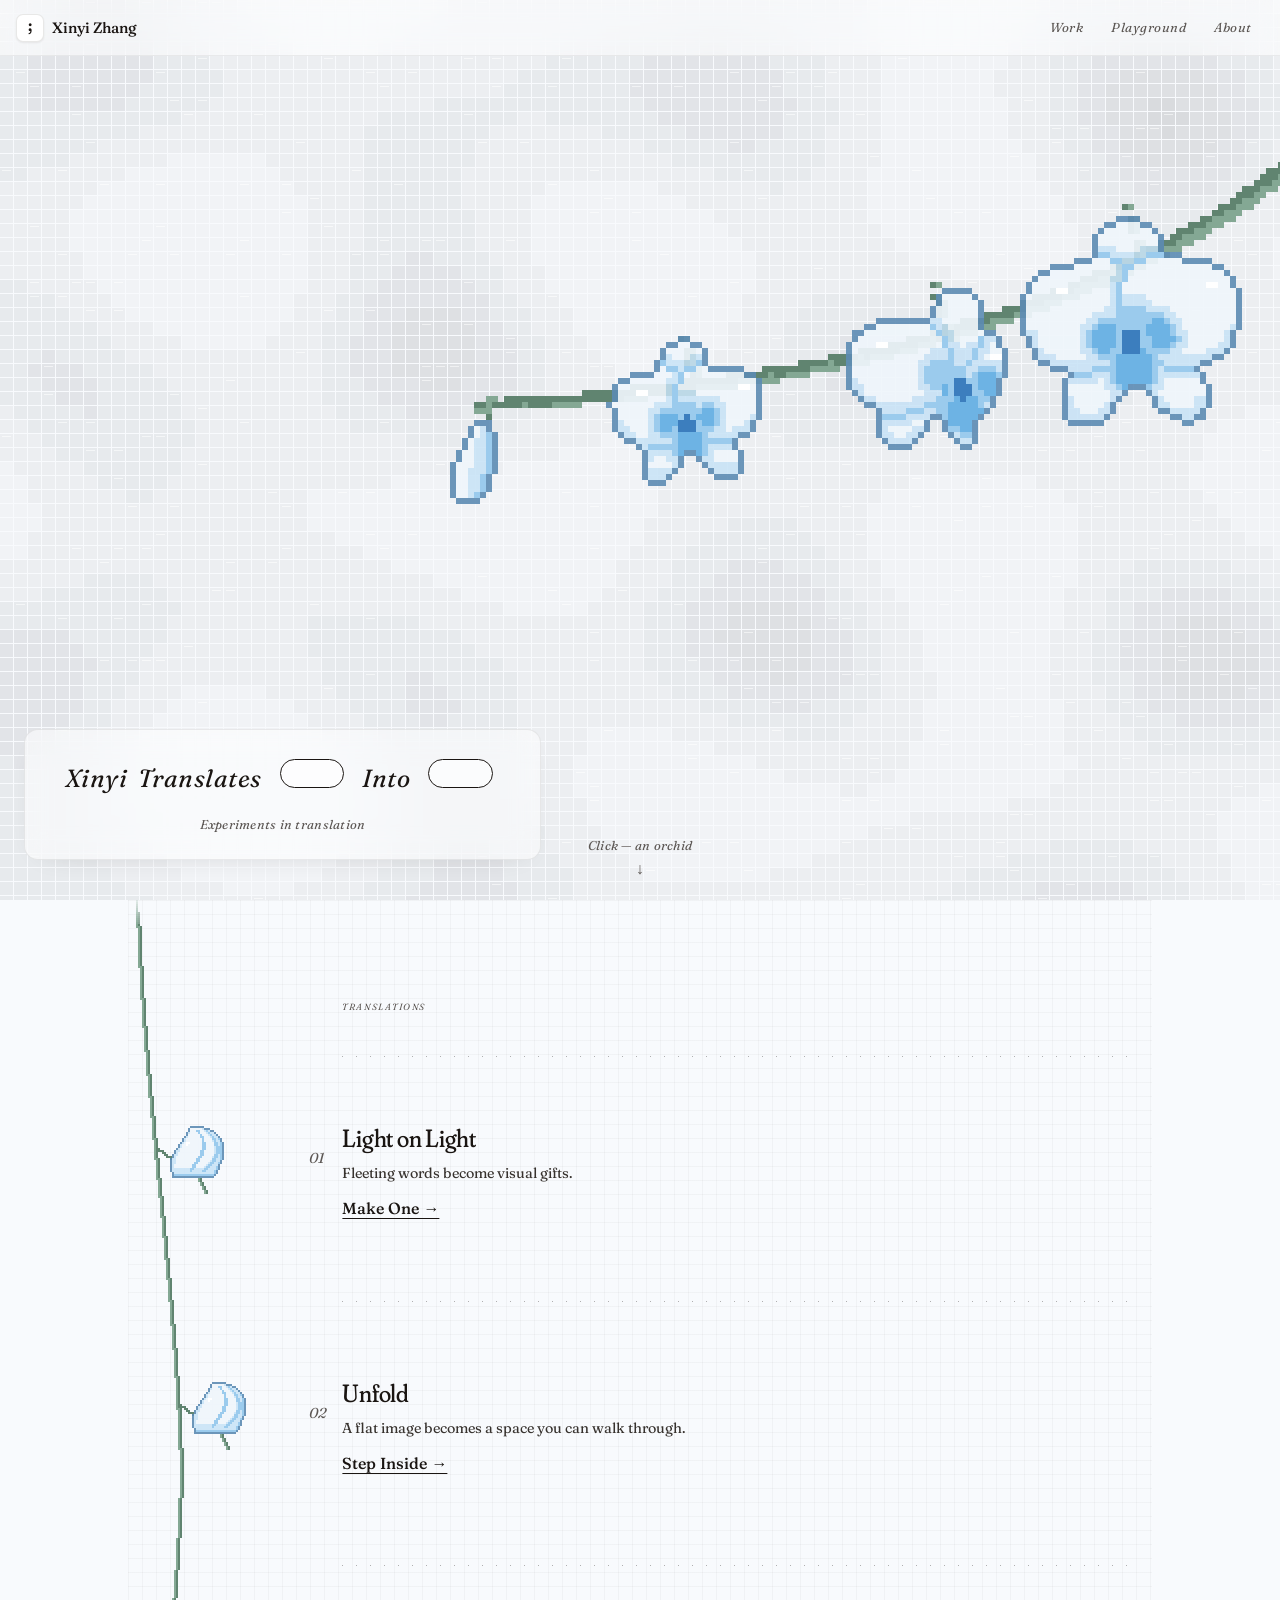
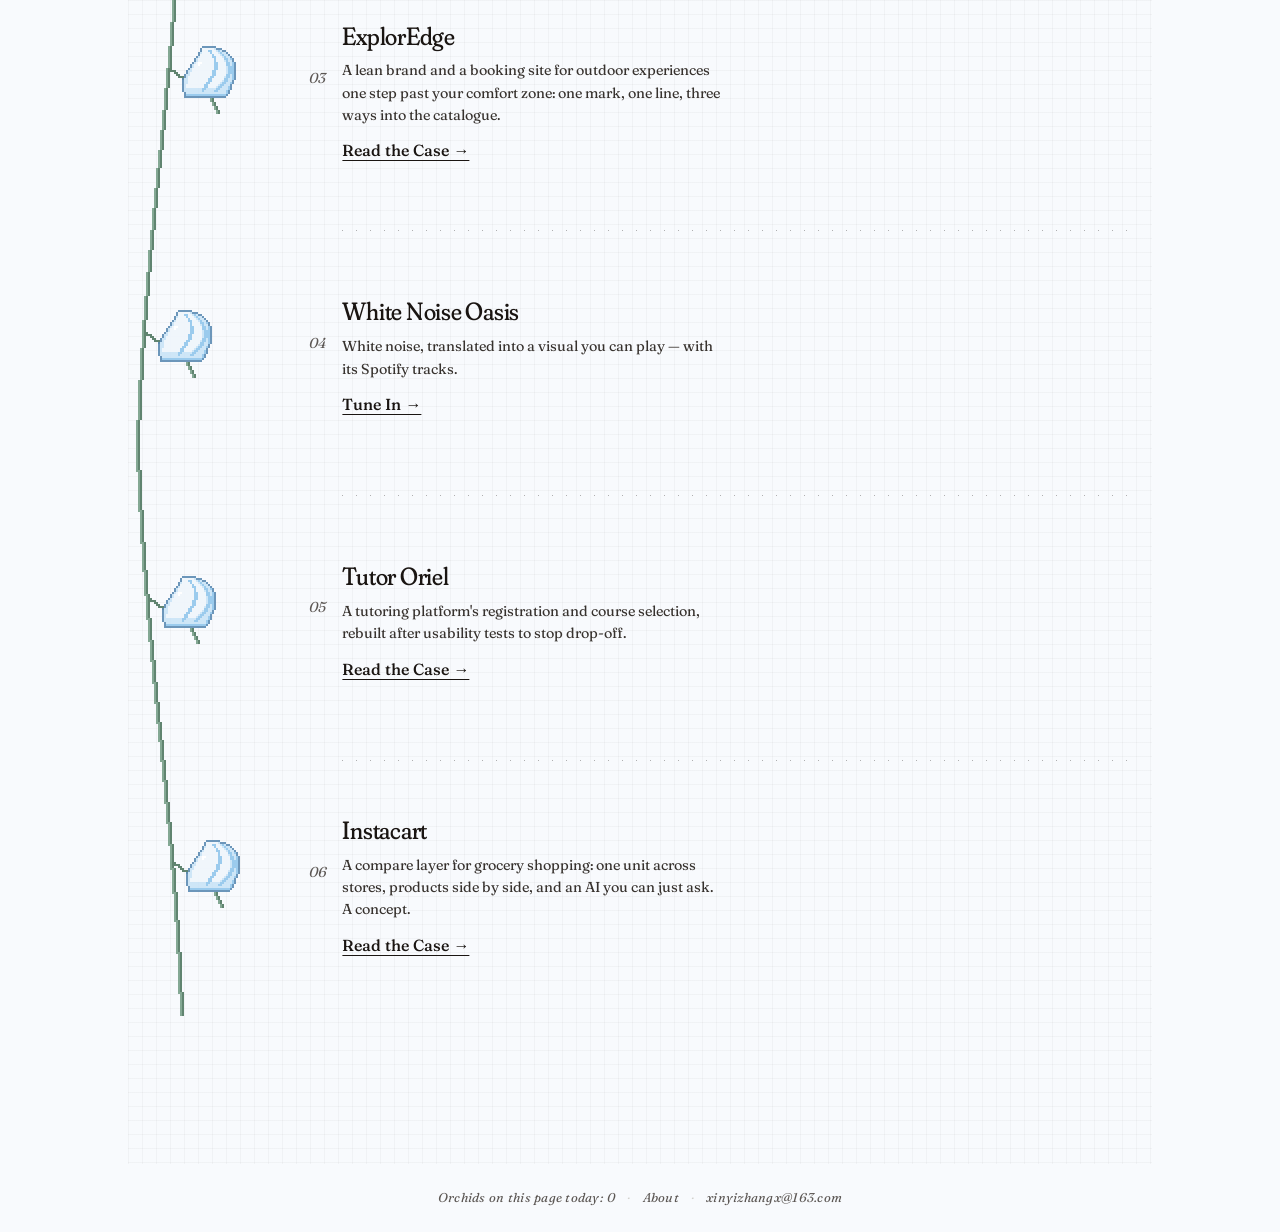
==== commit bae3754d: "The three cases open on a stage: the film as wide as the case (ExplorEdge's landing, Tutor Oriel's p" ====
--- a/index.html
+++ b/index.html
@@ -17,8 +17,8 @@
 <link rel="preconnect" href="https://fonts.googleapis.com">
 <link rel="preconnect" href="https://fonts.gstatic.com" crossorigin>
 <link href="https://fonts.googleapis.com/css2?family=Fraunces:ital,opsz,wght,SOFT,WONK@0,9..144,300..600,0..100,0..1;1,9..144,300..600,0..100,0..1&display=swap" rel="stylesheet">
-<link rel="stylesheet" href="tokens.css?v=20260903h">
-<link rel="stylesheet" href="styles.css?v=20260903h">
+<link rel="stylesheet" href="tokens.css?v=20260903i">
+<link rel="stylesheet" href="styles.css?v=20260903i">
 </head>
 <body>
 
@@ -170,7 +170,7 @@
   <a class="strip__link" href="mailto:xinyizhangx@163.com">xinyizhangx@163.com</a>
 </footer>
 
-<script src="orchid-sprites.js?v=20260903h"></script>
-<script src="main.js?v=20260903h"></script>
+<script src="orchid-sprites.js?v=20260903i"></script>
+<script src="main.js?v=20260903i"></script>
 </body>
 </html>
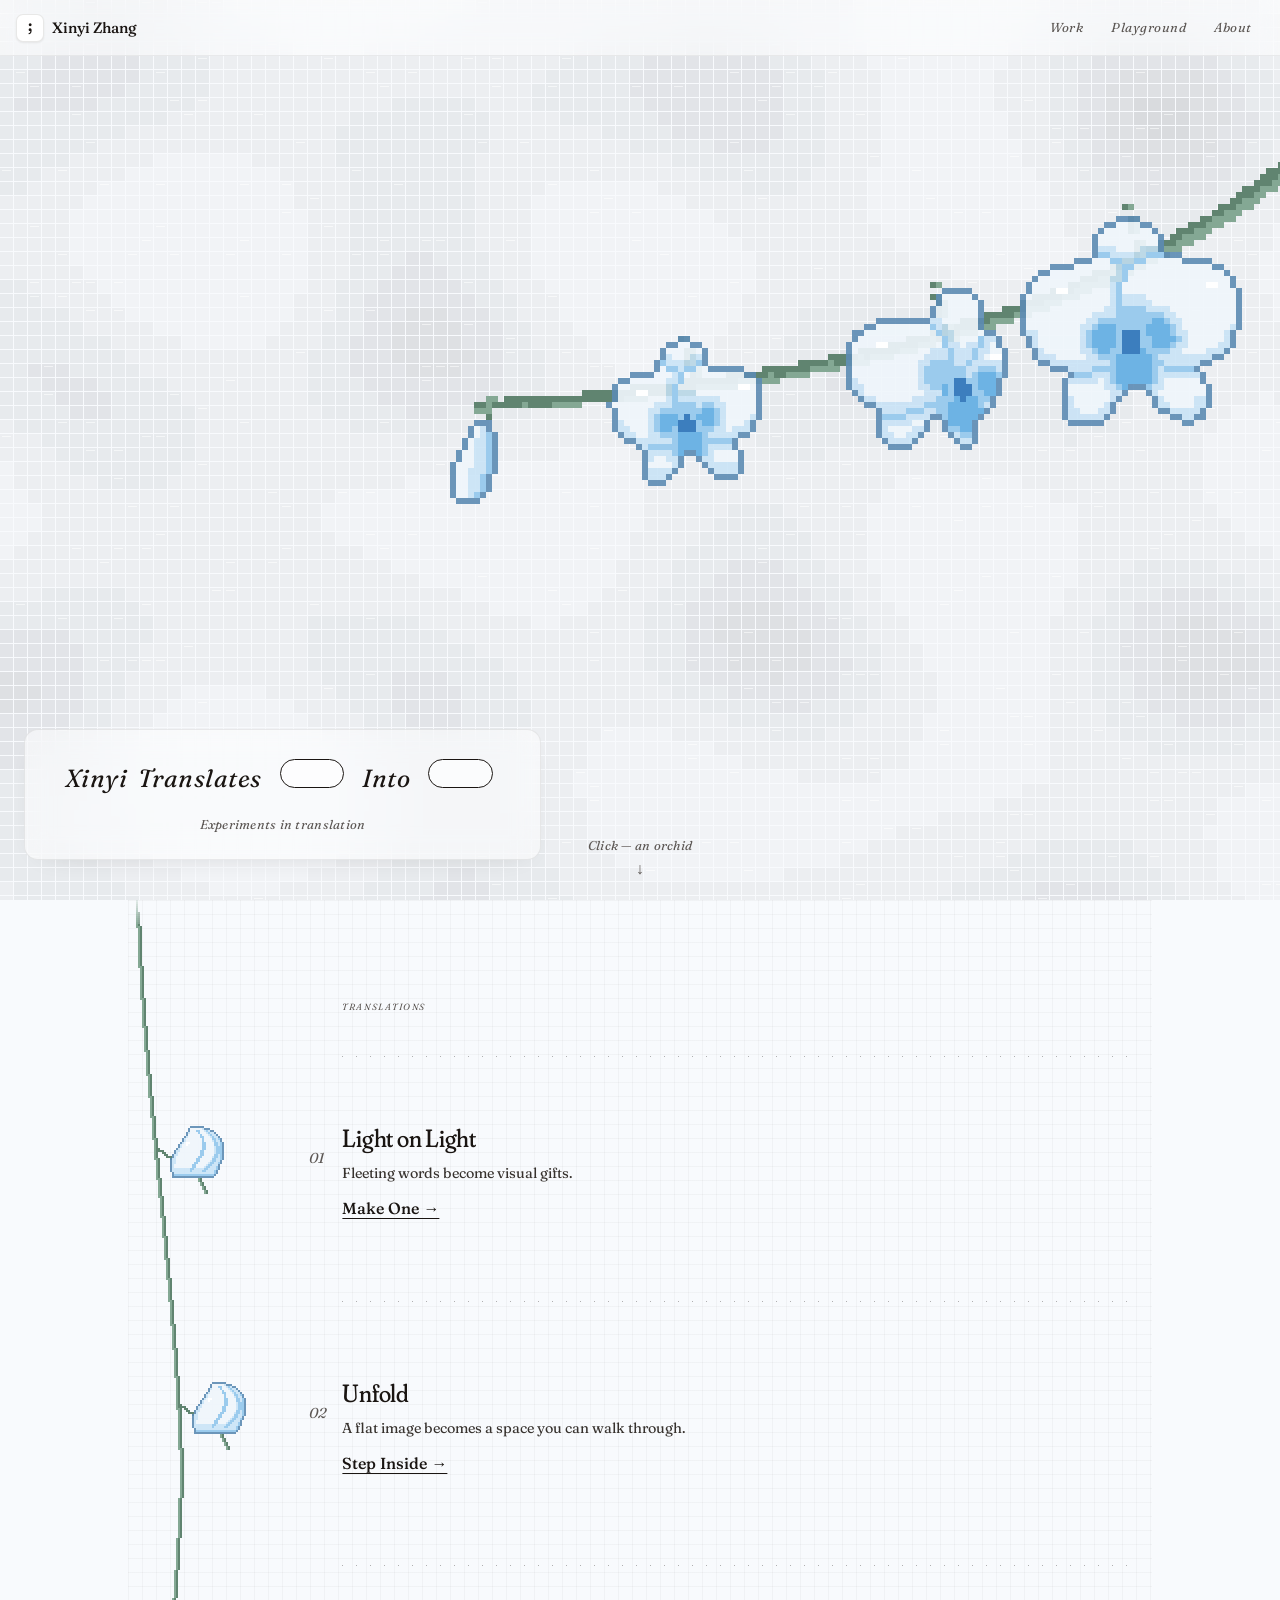
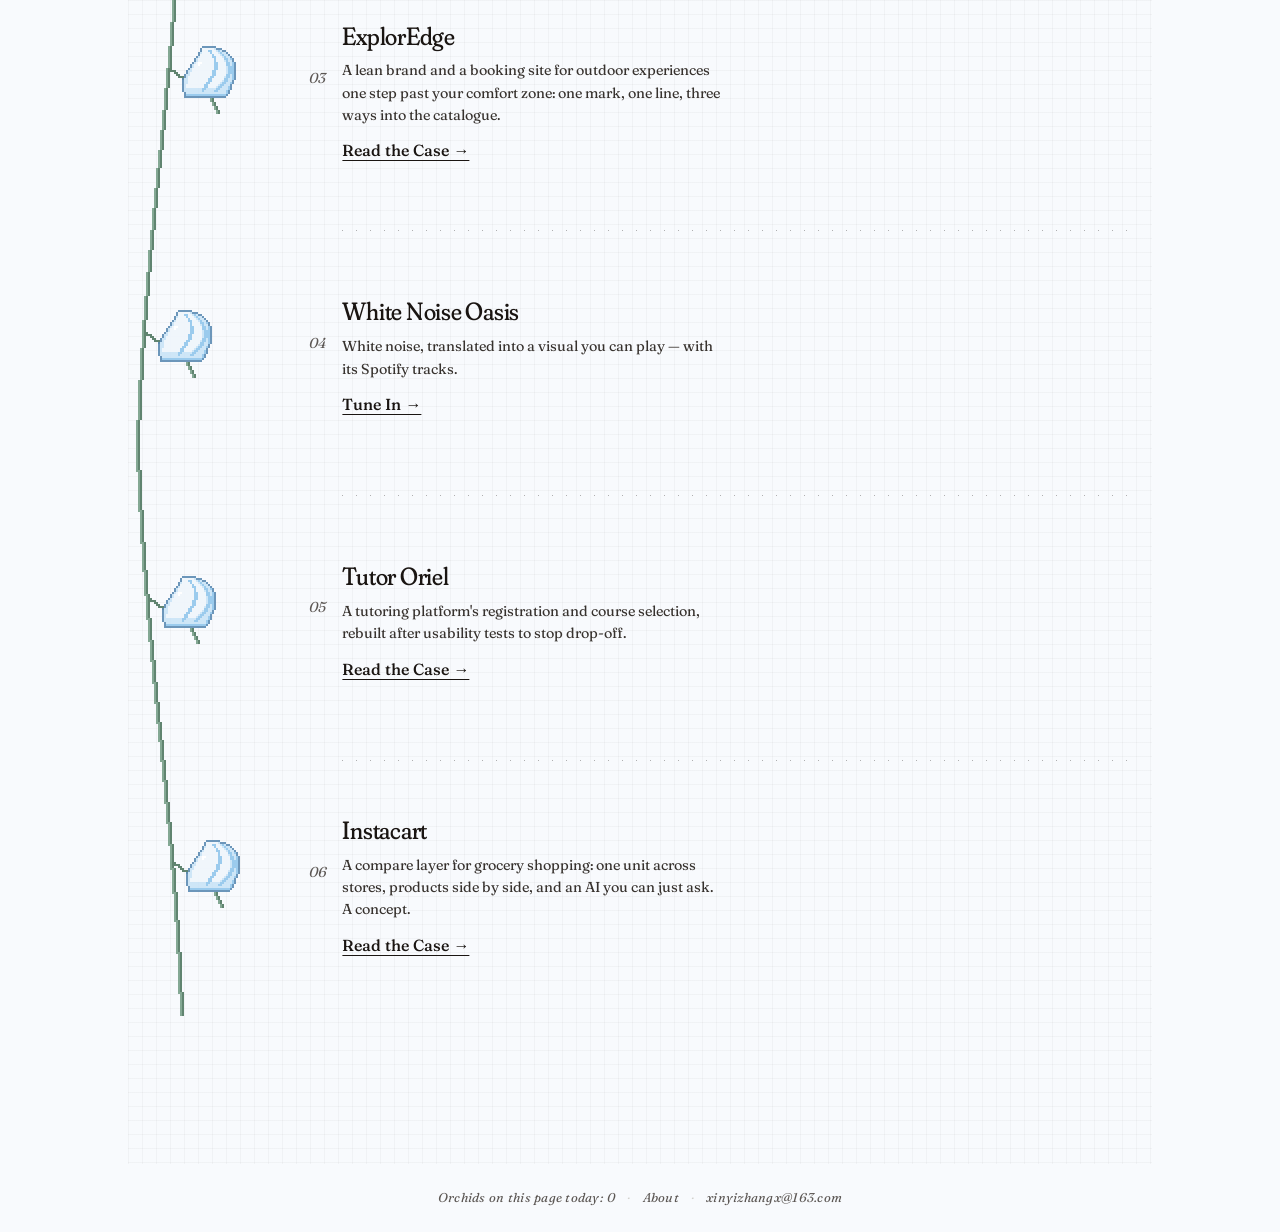
==== commit 5cdef9c6: "Tutor Oriel tidied: the lo-fi sheet on white, the two process sheets at their own proportions, colou" ====
--- a/index.html
+++ b/index.html
@@ -17,8 +17,8 @@
 <link rel="preconnect" href="https://fonts.googleapis.com">
 <link rel="preconnect" href="https://fonts.gstatic.com" crossorigin>
 <link href="https://fonts.googleapis.com/css2?family=Fraunces:ital,opsz,wght,SOFT,WONK@0,9..144,300..600,0..100,0..1;1,9..144,300..600,0..100,0..1&display=swap" rel="stylesheet">
-<link rel="stylesheet" href="tokens.css?v=20260903i">
-<link rel="stylesheet" href="styles.css?v=20260903i">
+<link rel="stylesheet" href="tokens.css?v=20260903j">
+<link rel="stylesheet" href="styles.css?v=20260903j">
 </head>
 <body>
 
@@ -170,7 +170,7 @@
   <a class="strip__link" href="mailto:xinyizhangx@163.com">xinyizhangx@163.com</a>
 </footer>
 
-<script src="orchid-sprites.js?v=20260903i"></script>
-<script src="main.js?v=20260903i"></script>
+<script src="orchid-sprites.js?v=20260903j"></script>
+<script src="main.js?v=20260903j"></script>
 </body>
 </html>
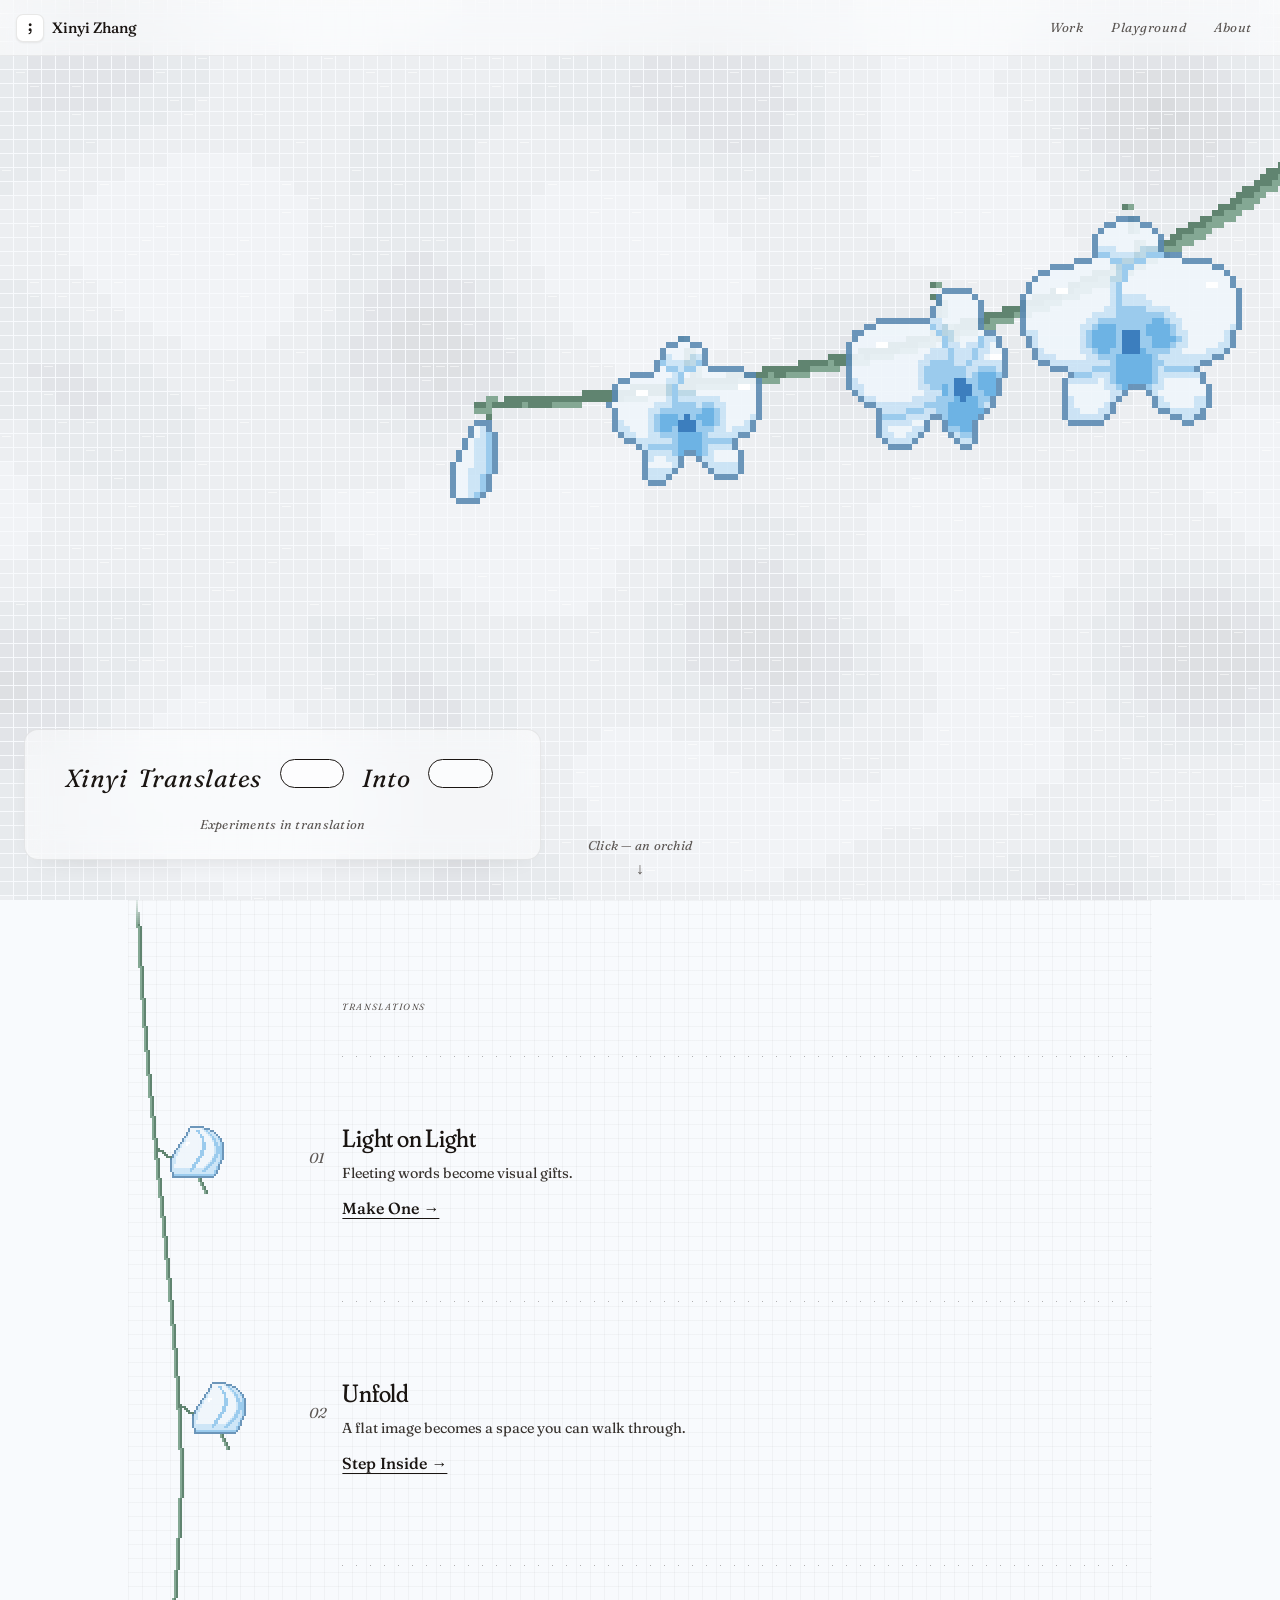
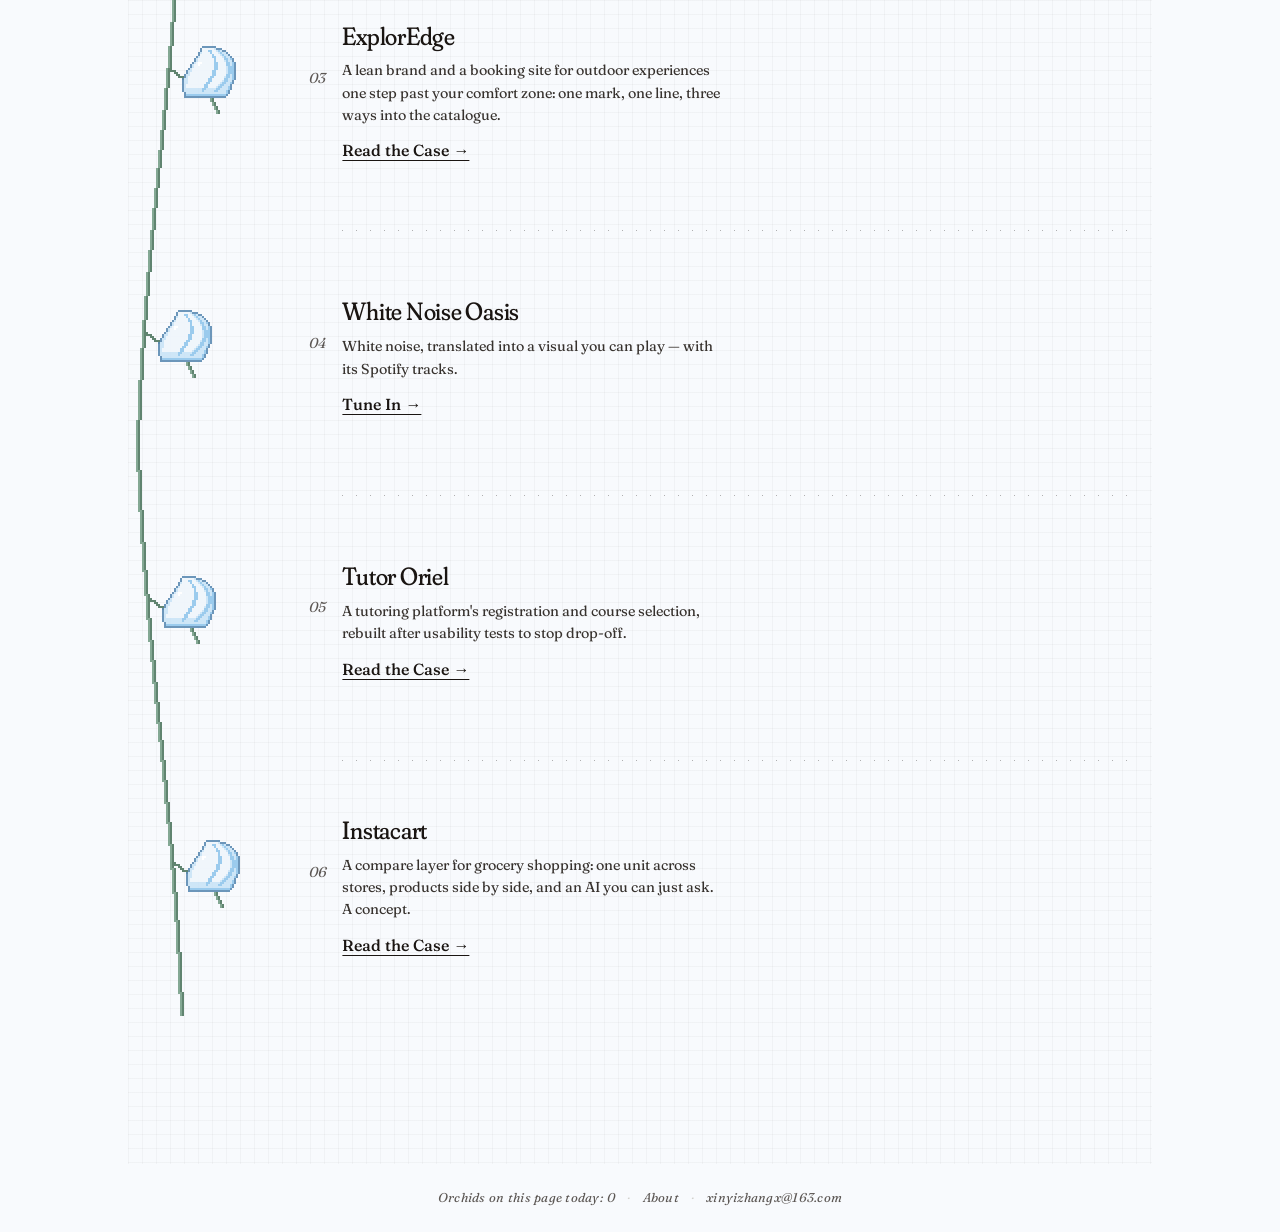
==== commit 37645a04: "Every card is a link: a click on the plate goes where its CTA goes (the film's play button keeps its" ====
--- a/index.html
+++ b/index.html
@@ -17,8 +17,8 @@
 <link rel="preconnect" href="https://fonts.googleapis.com">
 <link rel="preconnect" href="https://fonts.gstatic.com" crossorigin>
 <link href="https://fonts.googleapis.com/css2?family=Fraunces:ital,opsz,wght,SOFT,WONK@0,9..144,300..600,0..100,0..1;1,9..144,300..600,0..100,0..1&display=swap" rel="stylesheet">
-<link rel="stylesheet" href="tokens.css?v=20260903j">
-<link rel="stylesheet" href="styles.css?v=20260903j">
+<link rel="stylesheet" href="tokens.css?v=20260903k">
+<link rel="stylesheet" href="styles.css?v=20260903k">
 </head>
 <body>
 
@@ -170,7 +170,7 @@
   <a class="strip__link" href="mailto:xinyizhangx@163.com">xinyizhangx@163.com</a>
 </footer>
 
-<script src="orchid-sprites.js?v=20260903j"></script>
-<script src="main.js?v=20260903j"></script>
+<script src="orchid-sprites.js?v=20260903k"></script>
+<script src="main.js?v=20260903k"></script>
 </body>
 </html>
--- a/styles.css
+++ b/styles.css
@@ -685,7 +685,7 @@
   html {
     cursor: url("data:image/svg+xml,%3Csvg xmlns='http://www.w3.org/2000/svg' width='22' height='22' viewBox='0 0 22 22' shape-rendering='crispEdges'%3E%3Cpath d='M1 1H3V3H5V5H7V7H9V9H11V11H13V13H15V15H11V21H7V17H5V19H1Z' fill='%23241f1c' stroke='%23f7f8fa' stroke-width='2' paint-order='stroke'/%3E%3C/svg%3E") 1 1, auto;
   }
-  a, button, [role="button"], input[type="range"], label.btn, .pill, .flip, .flip__face {
+  a, button, [role="button"], input[type="range"], label.btn, .pill, .flip, .flip__face, .row__card {
     cursor: url("data:image/svg+xml,%3Csvg xmlns='http://www.w3.org/2000/svg' width='22' height='22' viewBox='0 0 22 22' shape-rendering='crispEdges'%3E%3Cpath d='M1 1H3V3H5V5H7V7H9V9H11V11H13V13H15V15H11V21H7V17H5V19H1Z' fill='%23241f1c' stroke='%23f7f8fa' stroke-width='2' paint-order='stroke'/%3E%3Crect x='1' y='3' width='4' height='4' fill='%2387c6f2'/%3E%3C/svg%3E") 1 1, pointer;
   }
   /* on the hero the glass draws the cursor itself: one hollow grid cell */
